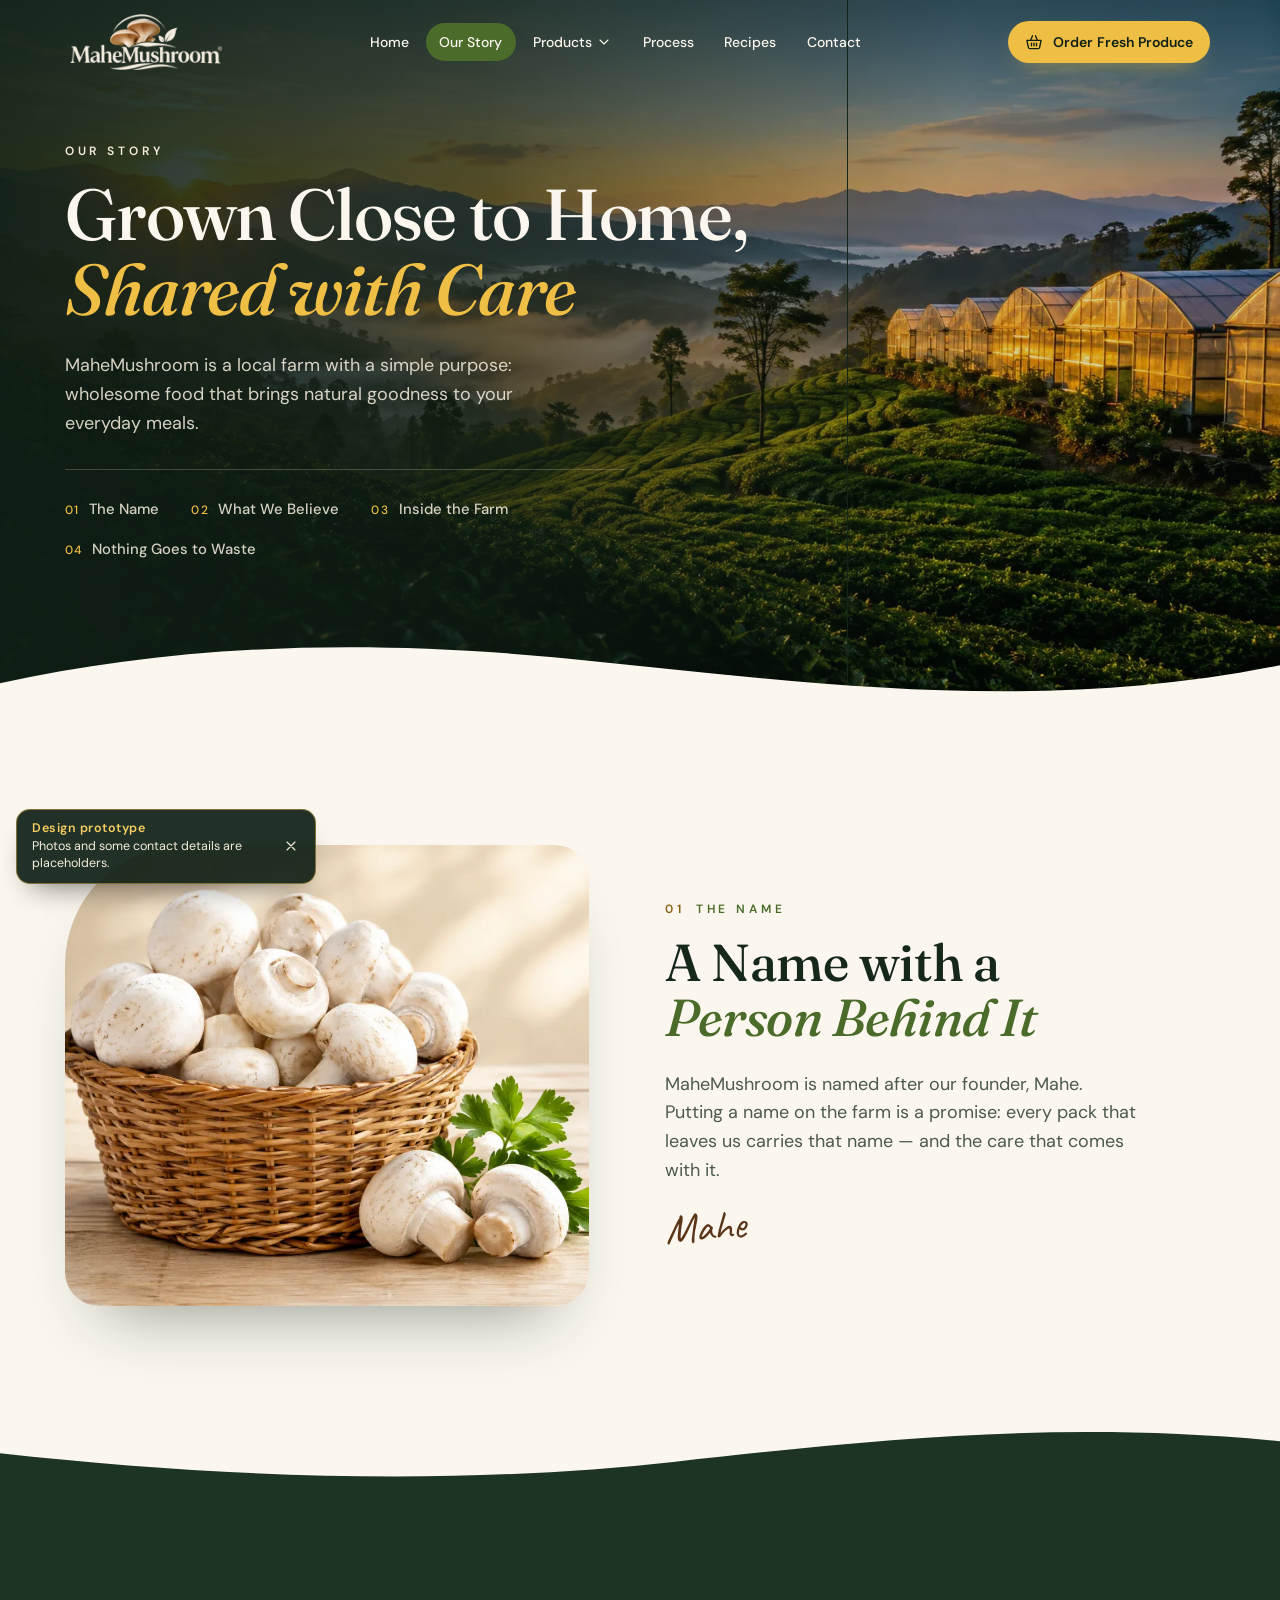
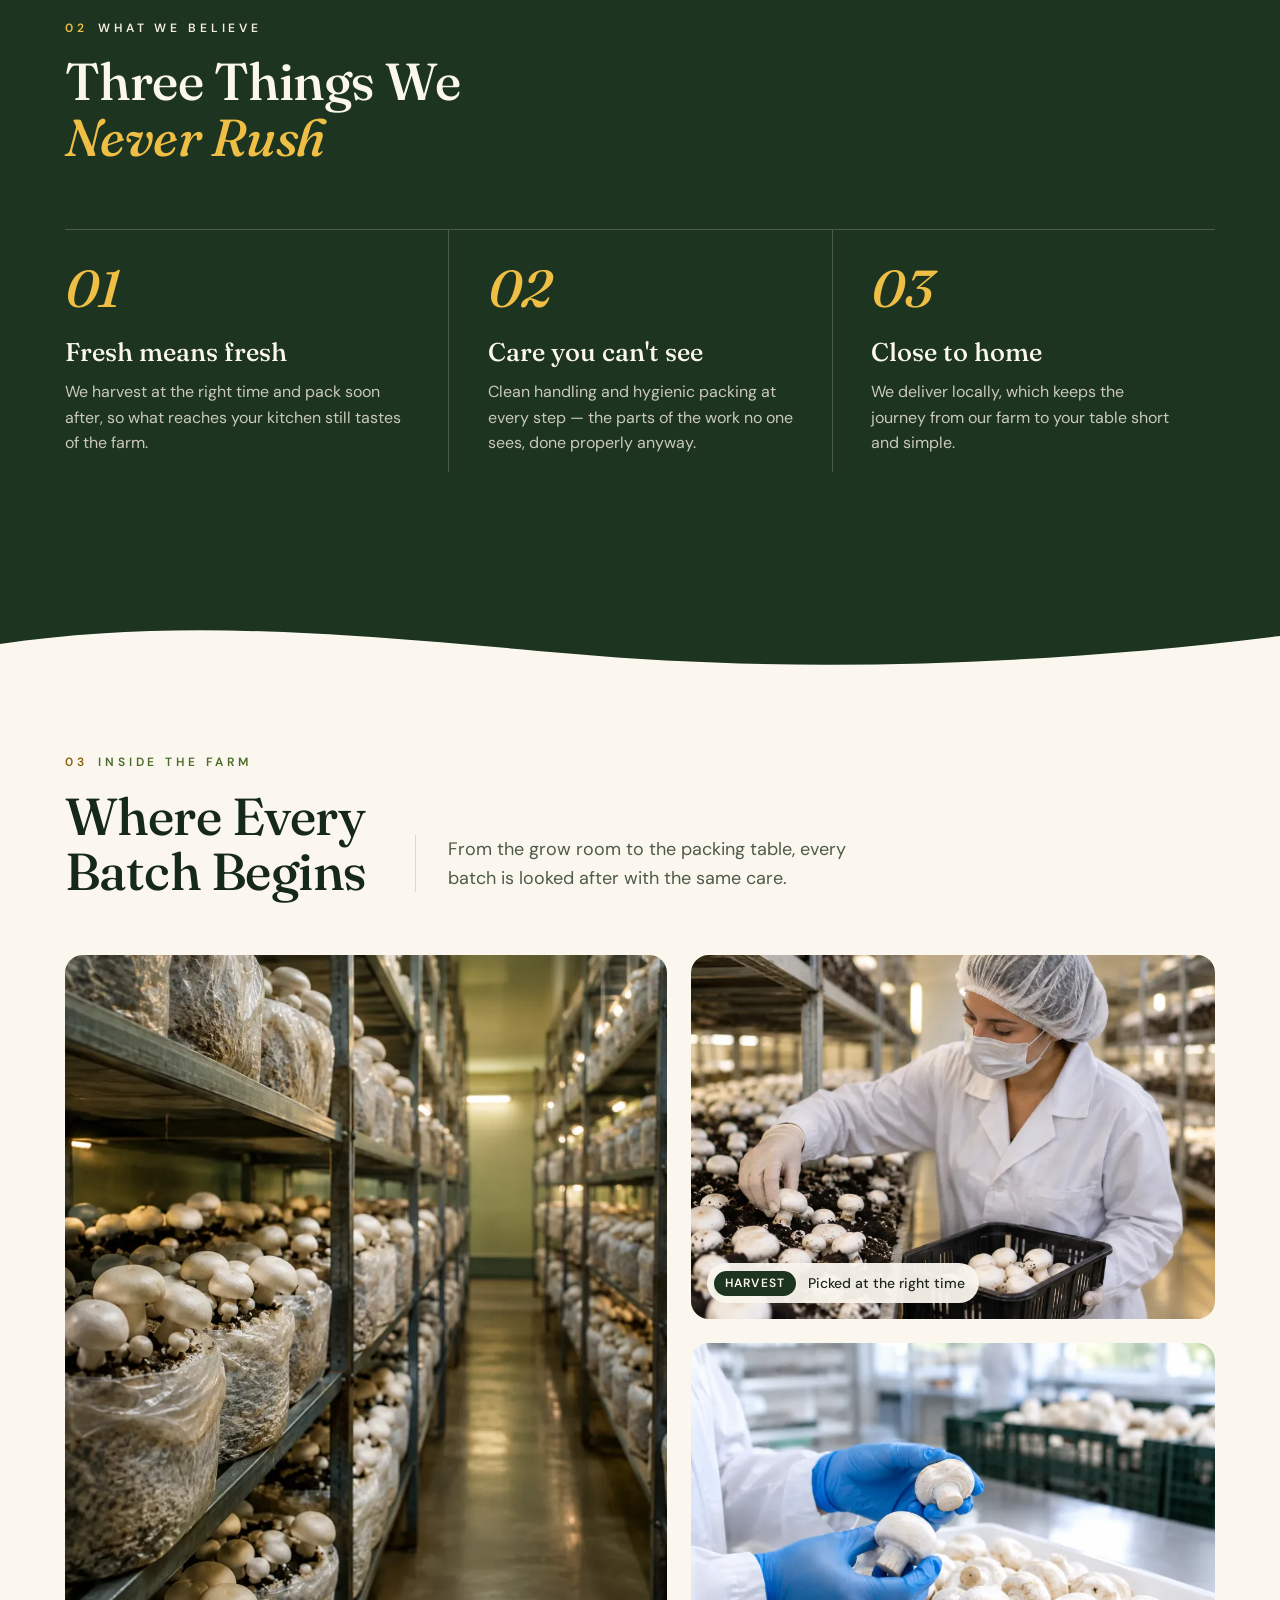
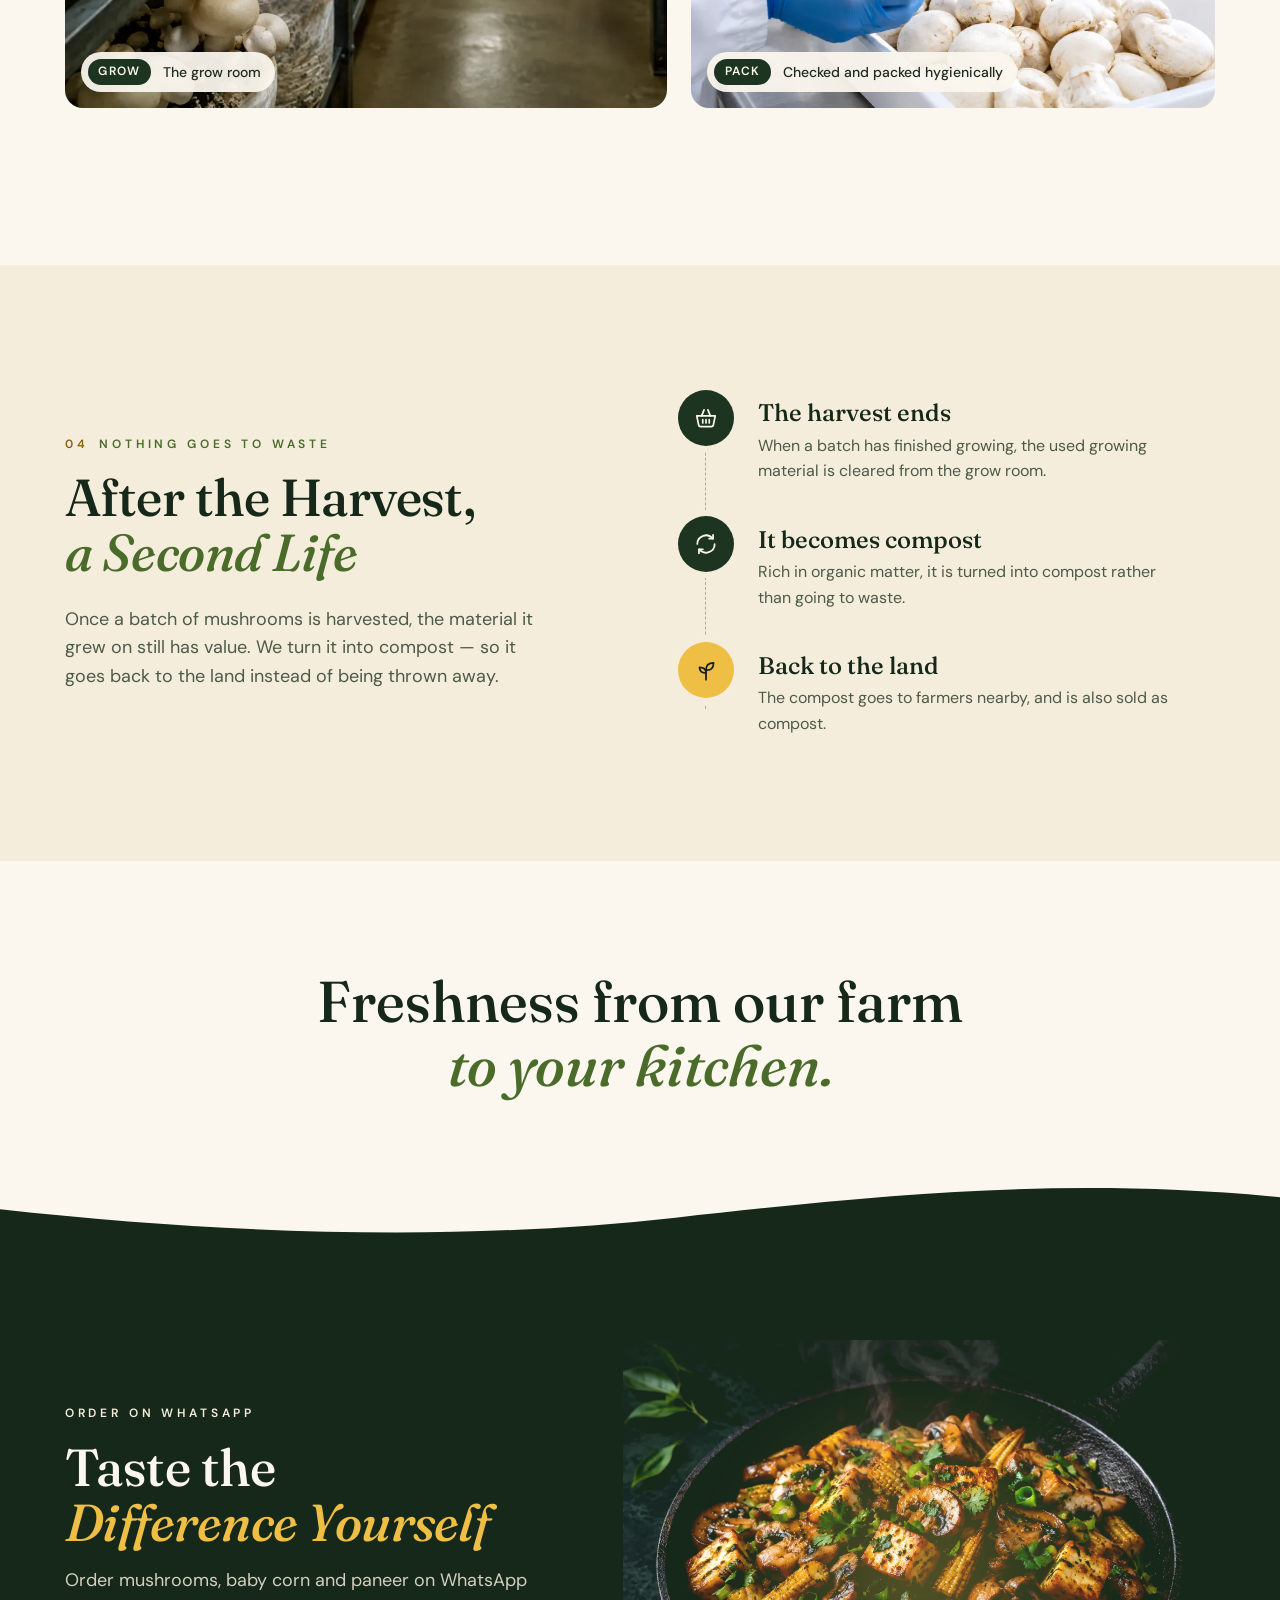
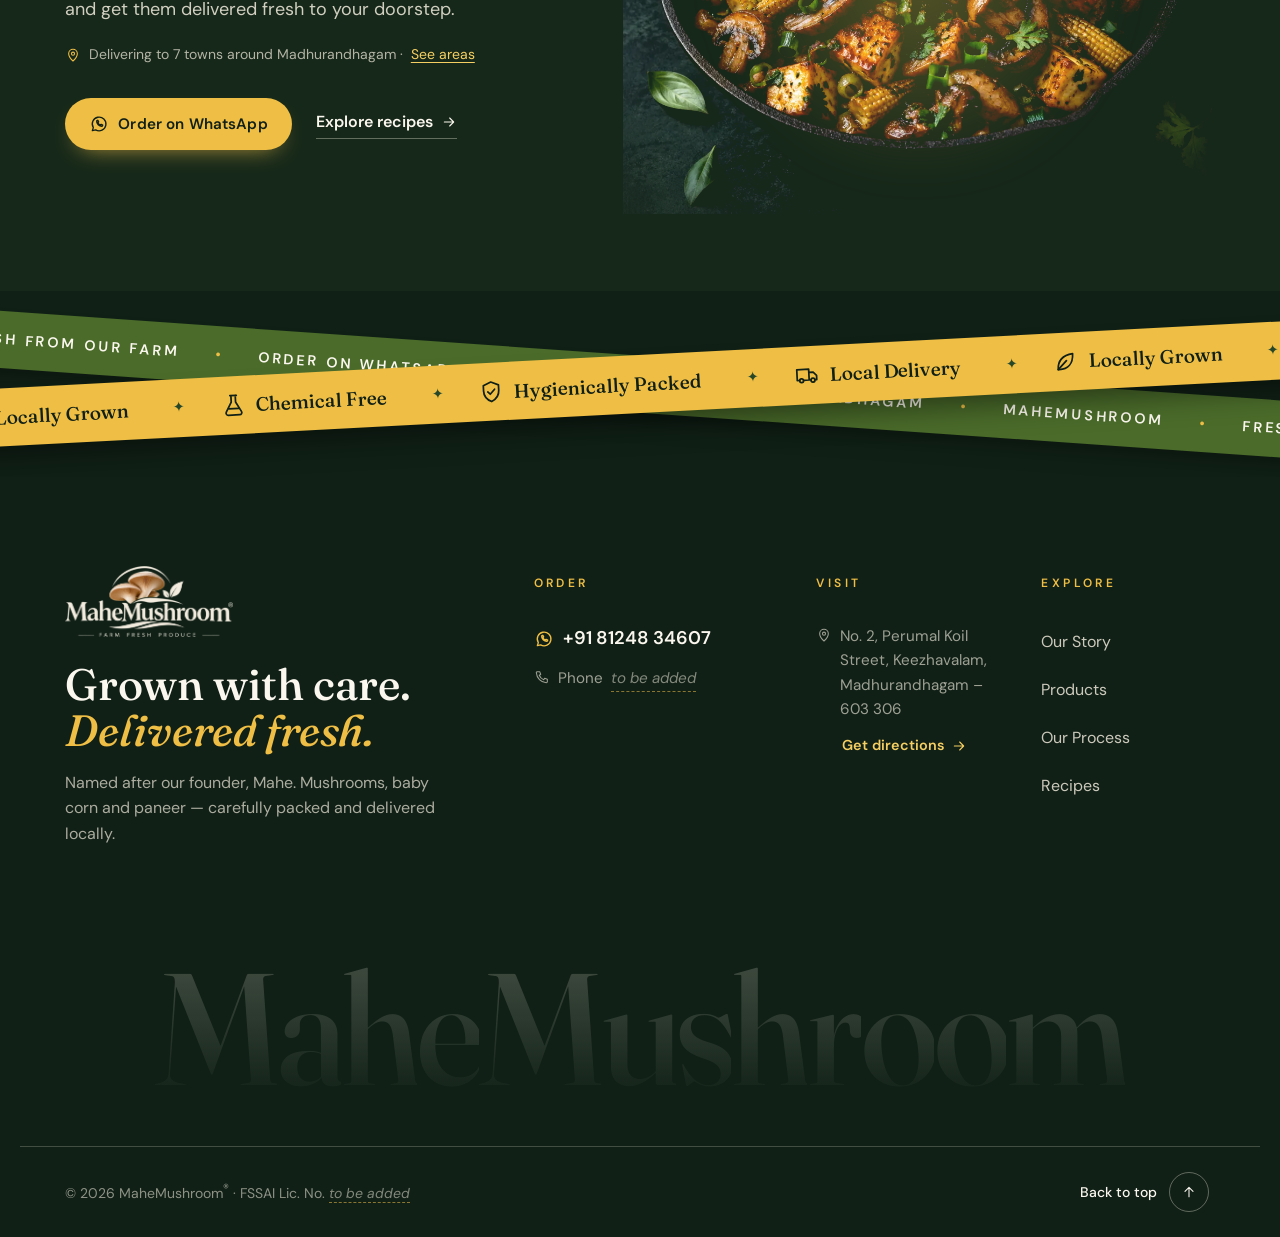
==== our-story.html @ 479b5962 "MaheMushroom website Static site: homepage, Our Story, Recipes and recipe pages, WhatsApp ordering w" ====
<!doctype html>
<html lang="en">
<head>
  <meta charset="utf-8" />
  <meta name="viewport" content="width=device-width, initial-scale=1" />
  <title>Our Story — MaheMushroom</title>
  <meta name="description" content="MaheMushroom is a local farm named after its founder, Mahe — growing, sourcing and packing wholesome food for your everyday meals." />
  <meta name="theme-color" content="#16281a" />
  <link rel="icon" href="assets/logo-mark.webp" />
  <link rel="preconnect" href="https://fonts.googleapis.com" />
  <link rel="preconnect" href="https://fonts.gstatic.com" crossorigin />
  <link href="https://fonts.googleapis.com/css2?family=Caveat:wght@500&family=DM+Sans:opsz,wght@9..40,400;9..40,500;9..40,600&family=Fraunces:ital,opsz,wght,SOFT@0,9..144,500..700,0..100;1,9..144,500..700,0..100&display=swap" rel="stylesheet" />
  <link rel="preload" as="image" href="assets/img/story-hero.webp" />
  <link rel="stylesheet" href="styles.css" />
</head>
<body>
  <!-- Icon sprite: 24px grid, 1.6 stroke, round caps -->
  <svg width="0" height="0" class="sprite" aria-hidden="true">
    <defs>
      <symbol id="i-arrow-up" viewBox="0 0 24 24"><path d="M12 19V5M6 11l6-6 6 6"/></symbol>
      <symbol id="i-arrow-right" viewBox="0 0 24 24"><path d="M5 12h14M13 6l6 6-6 6"/></symbol>
      <symbol id="i-chevron-down" viewBox="0 0 24 24"><path d="M6 9l6 6 6-6"/></symbol>
      <symbol id="i-whatsapp" viewBox="0 0 24 24"><path d="M4 20l1.2-3.7A8.2 8.2 0 1 1 8 19z"/><path d="M9.2 8.3c-.2 3.4 3 6.6 6.4 6.5l.9-1.4-1.9-1-1 .8c-1-.4-2.4-1.8-2.8-2.8l.8-1-1-1.9z"/></symbol>
      <symbol id="i-truck" viewBox="0 0 24 24"><path d="M5.2 16.5H3v-10h11v10H8.8M14 9.5h4l3 3v4h-1.7M14 16.5h1.7"/><circle cx="7" cy="16.8" r="1.8"/><circle cx="17.5" cy="16.8" r="1.8"/></symbol>
      <symbol id="i-leaf" viewBox="0 0 24 24"><path d="M5 19c0-8 5-13 14-14 0 9-5 14-13 14z"/><path d="M5 19l8-8"/></symbol>
      <symbol id="i-flask" viewBox="0 0 24 24"><path d="M9 3h6M10 3v6l-5 9a2 2 0 0 0 1.8 3h10.4a2 2 0 0 0 1.8-3l-5-9V3"/><path d="M7.4 15h9.2"/></symbol>
      <symbol id="i-shield" viewBox="0 0 24 24"><path d="M12 3l7 3v5c0 4.5-3 8.2-7 10-4-1.8-7-5.5-7-10V6z"/><path d="M8.8 12l2.2 2.2 4.2-4.4"/></symbol>
      <symbol id="i-basket" viewBox="0 0 24 24"><path d="M3.5 10h17l-1.7 8.3a2 2 0 0 1-2 1.7H7.2a2 2 0 0 1-2-1.7z"/><path d="M8 10l2.2-5.5M16 10l-2.2-5.5M9 13.5v3M12 13.5v3M15 13.5v3"/></symbol>
      <symbol id="i-cycle" viewBox="0 0 24 24"><path d="M20 12a8 8 0 0 1-14.3 4.9M4 12a8 8 0 0 1 14.3-4.9"/><path d="M18.5 3.5v3.6h-3.6M5.5 20.5v-3.6h3.6"/></symbol>
      <symbol id="i-sprout" viewBox="0 0 24 24"><path d="M12 21v-9"/><path d="M12 12c0-4 2.5-6.5 7-6.5 0 4.5-2.5 7-7 6.5z"/><path d="M12 14.5c0-3-2-5-6-5 0 3.5 2 5.5 6 5z"/></symbol>
      <symbol id="i-menu" viewBox="0 0 24 24"><path d="M4 7h16M4 12h16M4 17h10"/></symbol>
      <symbol id="i-building" viewBox="0 0 24 24"><path d="M5 21V4.5A1.5 1.5 0 0 1 6.5 3h7A1.5 1.5 0 0 1 15 4.5V21M15 9h3.5A1.5 1.5 0 0 1 20 10.5V21M3 21h18M8.5 7h3M8.5 11h3M8.5 15h3"/></symbol>
      <symbol id="i-home" viewBox="0 0 24 24"><path d="M4 10.5L12 4l8 6.5V20a1 1 0 0 1-1 1h-4.5v-6h-5v6H5a1 1 0 0 1-1-1z"/></symbol>
      <symbol id="i-store" viewBox="0 0 24 24"><path d="M4 9.5V20h16V9.5M3 9.5l1.6-5.2A1 1 0 0 1 5.6 3.5h12.8a1 1 0 0 1 1 .8L21 9.5M3 9.5a3 3 0 0 0 6 0 3 3 0 0 0 6 0 3 3 0 0 0 6 0M9.5 20v-5h5v5"/></symbol>
      <symbol id="i-play" viewBox="0 0 24 24"><circle cx="12" cy="12" r="9"/><path d="M10.2 8.6l5 3.4-5 3.4z"/></symbol>
      <symbol id="i-box" viewBox="0 0 24 24"><path d="M3.5 8L12 4l8.5 4v8.5L12 20.5l-8.5-4z"/><path d="M3.5 8l8.5 4 8.5-4M12 12v8.5M7.8 6l8.4 4"/></symbol>
      <symbol id="i-close" viewBox="0 0 24 24"><path d="M6 6l12 12M18 6L6 18"/></symbol>
      <symbol id="i-phone" viewBox="0 0 24 24"><path d="M5 4h3.5l1.6 4-2.2 1.4a11 11 0 0 0 6.7 6.7l1.4-2.2 4 1.6V19a1.5 1.5 0 0 1-1.6 1.5A16 16 0 0 1 3.5 5.6 1.5 1.5 0 0 1 5 4z"/></symbol>
      <symbol id="i-pin" viewBox="0 0 24 24"><path d="M12 21s-6.5-6-6.5-11a6.5 6.5 0 0 1 13 0c0 5-6.5 11-6.5 11z"/><circle cx="12" cy="10" r="2.3"/></symbol>
    </defs>
  </svg>

  <a class="skip-link" href="#main">Skip to content</a>

  <!-- ============ Header ============ -->
  <header class="site-header" data-header>
    <div class="container header-inner">
      <a class="brand" href="index.html" aria-label="MaheMushroom — home">
        <img class="brand-logo brand-logo--light" src="assets/logo-light-mark.webp" alt="" width="1387" height="512" />
        <img class="brand-logo brand-logo--color" src="assets/logo-mark.webp" alt="" width="1387" height="512" />
      </a>

      <nav class="primary-nav" aria-label="Main">
        <ul>
          <li><a href="index.html">Home</a></li>
          <li><a href="our-story.html" aria-current="page">Our Story</a></li>
          <li class="has-menu">
            <button type="button" class="nav-menu-btn" aria-expanded="false" aria-controls="products-menu">
              Products <svg class="icon icon--sm"><use href="#i-chevron-down"/></svg>
            </button>
            <ul class="nav-dropdown" id="products-menu" hidden>
              <li><a href="index.html#product-mushroom">Mushroom</a></li>
              <li><a href="index.html#product-babycorn">Baby Corn</a></li>
              <li><a href="index.html#product-paneer">Paneer</a></li>
            </ul>
          </li>
          <li><a href="index.html#process">Process</a></li>
          <li><a href="recipes.html">Recipes</a></li>
          <li><a href="#contact">Contact</a></li>
        </ul>
      </nav>

      <div class="header-actions">
        <button type="button" class="btn btn--gold btn--sm header-order" data-order>
          <svg class="icon"><use href="#i-basket"/></svg><span>Order Fresh Produce</span>
        </button>
        <button type="button" class="icon-btn menu-toggle" aria-expanded="false" aria-controls="mobile-menu" aria-label="Open menu" data-menu-toggle>
          <svg class="icon"><use href="#i-menu"/></svg>
        </button>
      </div>
    </div>
  </header>

  <!-- Mobile menu -->
  <div class="mobile-menu" id="mobile-menu" hidden data-mobile-menu>
    <nav aria-label="Mobile">
      <ol>
        <li><a href="index.html">Home</a></li>
        <li><a href="our-story.html" aria-current="page">Our Story</a></li>
        <li><a href="index.html#products">Products</a></li>
        <li><a href="index.html#process">Our Process</a></li>
        <li><a href="recipes.html">Recipes</a></li>
        <li><a href="#contact">Contact</a></li>
      </ol>
    </nav>
    <button type="button" class="btn btn--gold btn--block" data-order>
      <svg class="icon"><use href="#i-whatsapp"/></svg><span>Order on WhatsApp</span>
    </button>
  </div>

  <main id="main">
    <!-- ============ Opening ============ -->
    <section class="page-hero" data-hero aria-labelledby="page-title">
      <div class="page-hero-media">
        <img src="assets/img/story-hero.webp" alt="Misty green hills at sunrise around the farm" width="1536" height="864" fetchpriority="high" />
      </div>
      <div class="container page-hero-inner">
        <p class="eyebrow eyebrow--light hero-rise" style="--d:0">Our Story</p>
        <h1 id="page-title" class="page-title">
          <span class="hero-rise" style="--d:1">Grown Close to Home,</span>
          <span class="hero-rise" style="--d:2"><em>Shared with Care</em></span>
        </h1>
        <p class="hero-lede hero-rise" style="--d:3">
          MaheMushroom is a local farm with a simple purpose: wholesome food that brings
          natural goodness to your everyday meals.
        </p>
        <nav class="chapter-index hero-rise" style="--d:4" aria-label="Chapters">
          <a href="#name"><span>01</span>The Name</a>
          <a href="#belief"><span>02</span>What We Believe</a>
          <a href="#farm"><span>03</span>Inside the Farm</a>
          <a href="#waste"><span>04</span>Nothing Goes to Waste</a>
        </nav>
      </div>
      <svg class="wave wave--hero" viewBox="0 0 1440 110" preserveAspectRatio="none" aria-hidden="true">
        <path d="M0 64C180 22 380 6 640 34s520 70 800 8V110H0z"/>
      </svg>
    </section>

    <!-- ============ Chapter 01 · The name ============ -->
    <section class="chapter section" id="name" aria-labelledby="name-title">
      <div class="container name-grid">
        <figure class="name-media" data-reveal>
          <img src="assets/img/story-basket.webp" alt="A basket of freshly harvested mushrooms" width="1000" height="800" loading="lazy" />
        </figure>
        <div class="name-copy" data-reveal style="--d:1">
          <p class="eyebrow"><span class="chapter-num">01</span>The Name</p>
          <h2 id="name-title" class="display-2">A Name with a<br /><em>Person Behind It</em></h2>
          <p class="body-lg">
            MaheMushroom is named after our founder, Mahe. Putting a name on the farm is a promise:
            every pack that leaves us carries that name — and the care that comes with it.
          </p>
          <p class="signature" aria-hidden="true">Mahe</p>
        </div>
      </div>
    </section>

    <!-- ============ Chapter 02 · Beliefs ============ -->
    <section class="belief section" id="belief" aria-labelledby="belief-title">
      <svg class="wave wave--products" viewBox="0 0 1440 90" preserveAspectRatio="none" aria-hidden="true">
        <path d="M0 90V40C260 70 520 78 760 50S1200 2 1440 26V90z"/>
      </svg>
      <div class="container">
        <div class="belief-head" data-reveal>
          <p class="eyebrow eyebrow--light"><span class="chapter-num">02</span>What We Believe</p>
          <h2 id="belief-title" class="display-2 display-2--light">Three Things We<br /><em>Never Rush</em></h2>
        </div>
        <ol class="beliefs" role="list">
          <li data-reveal style="--d:0">
            <span class="belief-num" aria-hidden="true">01</span>
            <h3>Fresh means fresh</h3>
            <p>We harvest at the right time and pack soon after, so what reaches your kitchen still tastes of the farm.</p>
          </li>
          <li data-reveal style="--d:1">
            <span class="belief-num" aria-hidden="true">02</span>
            <h3>Care you can't see</h3>
            <p>Clean handling and hygienic packing at every step — the parts of the work no one sees, done properly anyway.</p>
          </li>
          <li data-reveal style="--d:2">
            <span class="belief-num" aria-hidden="true">03</span>
            <h3>Close to home</h3>
            <p>We deliver locally, which keeps the journey from our farm to your table short and simple.</p>
          </li>
        </ol>
      </div>
    </section>

    <!-- ============ Chapter 03 · Inside the farm ============ -->
    <section class="farm section" id="farm" aria-labelledby="farm-title">
      <svg class="wave wave--process" viewBox="0 0 1440 80" preserveAspectRatio="none" aria-hidden="true">
        <path d="M0 0h1440v30C1180 66 900 78 640 52S200 8 0 40z"/>
      </svg>
      <div class="container">
        <div class="farm-head" data-reveal>
          <div>
            <p class="eyebrow"><span class="chapter-num">03</span>Inside the Farm</p>
            <h2 id="farm-title" class="display-2">Where Every<br />Batch Begins</h2>
          </div>
          <p class="body-lg">From the grow room to the packing table, every batch is looked after with the same care.</p>
        </div>

        <div class="farm-gallery">
          <figure class="farm-shot farm-shot--tall" data-reveal style="--d:0">
            <img src="assets/img/story-growroom.webp" alt="Mushroom grow bags on shelves inside the grow room" width="1000" height="1250" loading="lazy" />
            <figcaption><span>Grow</span>The grow room</figcaption>
          </figure>
          <figure class="farm-shot" data-reveal style="--d:1">
            <img src="assets/img/story-harvest.webp" alt="Mushrooms being picked by hand into a crate" width="900" height="720" loading="lazy" />
            <figcaption><span>Harvest</span>Picked at the right time</figcaption>
          </figure>
          <figure class="farm-shot" data-reveal style="--d:2">
            <img src="assets/img/story-quality.webp" alt="Gloved hands checking mushrooms before packing" width="900" height="720" loading="lazy" />
            <figcaption><span>Pack</span>Checked and packed hygienically</figcaption>
          </figure>
        </div>
      </div>
    </section>

    <!-- ============ Chapter 04 · Nothing goes to waste ============ -->
    <section class="waste section" id="waste" aria-labelledby="waste-title">
      <div class="container waste-grid">
        <div class="waste-copy" data-reveal>
          <p class="eyebrow"><span class="chapter-num">04</span>Nothing Goes to Waste</p>
          <h2 id="waste-title" class="display-2">After the Harvest,<br /><em>a Second Life</em></h2>
          <p class="body-lg">
            Once a batch of mushrooms is harvested, the material it grew on still has value.
            We turn it into compost — so it goes back to the land instead of being thrown away.
          </p>
        </div>
        <ol class="cycle" role="list">
          <li data-reveal style="--d:0">
            <span class="cycle-icon"><svg class="icon icon--md"><use href="#i-basket"/></svg></span>
            <div>
              <h3>The harvest ends</h3>
              <p>When a batch has finished growing, the used growing material is cleared from the grow room.</p>
            </div>
          </li>
          <li data-reveal style="--d:1">
            <span class="cycle-icon"><svg class="icon icon--md"><use href="#i-cycle"/></svg></span>
            <div>
              <h3>It becomes compost</h3>
              <p>Rich in organic matter, it is turned into compost rather than going to waste.</p>
            </div>
          </li>
          <li data-reveal style="--d:2">
            <span class="cycle-icon"><svg class="icon icon--md"><use href="#i-sprout"/></svg></span>
            <div>
              <h3>Back to the land</h3>
              <p>The compost goes to farmers nearby, and is also sold as compost.</p>
            </div>
          </li>
        </ol>
      </div>
    </section>

    <!-- ============ Closing line + order ============ -->
    <section class="statement" aria-label="Our promise">
      <div class="container">
        <p class="statement-text" data-reveal>Freshness from our farm <em>to your kitchen.</em></p>
      </div>
    </section>

    <section class="order-band" aria-labelledby="cta-title">
      <svg class="wave wave--band" viewBox="0 0 1440 90" preserveAspectRatio="none" aria-hidden="true">
        <path d="M0 90V40C260 70 520 78 760 50S1200 2 1440 26V90z"/>
      </svg>
      <div class="container order-band-grid">
        <div class="order-band-copy" data-reveal>
          <p class="eyebrow eyebrow--light">Order on WhatsApp</p>
          <h2 id="cta-title" class="display-2 display-2--light">Taste the<br /><em>Difference Yourself</em></h2>
          <p class="order-band-text">Order mushrooms, baby corn and paneer on WhatsApp and get them delivered fresh to your doorstep.</p>
          <p class="order-band-area"><svg class="icon icon--sm"><use href="#i-pin"/></svg>Delivering to 7 towns around Madhurandhagam · <a href="index.html#delivery">See areas</a></p>
          <div class="order-band-actions">
            <button type="button" class="btn btn--gold" data-order>
              <svg class="icon"><use href="#i-whatsapp"/></svg><span>Order on WhatsApp</span>
            </button>
            <a class="text-arrow" href="recipes.html"><span>Explore recipes</span><svg class="icon icon--sm"><use href="#i-arrow-right"/></svg></a>
          </div>
        </div>
        <!-- the dish floats on a warm glow with steam rising; a handwritten note points to it -->
        <div class="order-band-dish" data-reveal>
          <div class="dish-glow" aria-hidden="true"></div>
          <img class="dish-img" src="assets/img/cta-pan.webp" alt="A pan of sautéed mushrooms, baby corn and paneer" width="1100" height="880" loading="lazy" />
          <span class="steam" aria-hidden="true"></span><span class="steam" aria-hidden="true"></span><span class="steam" aria-hidden="true"></span>
        </div>
      </div>
      <!-- our promise on two crossing tapes that scroll in opposite directions (each list repeats for a seamless loop) -->
      <div class="ribbon" aria-label="Our promise">
        <div class="tape tape--back" aria-hidden="true">
          <div class="tape-track tape-track--reverse">
            <ul aria-hidden="true">
              <li>Fresh from our farm</li>
              <li>Order on WhatsApp</li>
              <li>Delivering around Madhurandhagam</li>
              <li>MaheMushroom</li>
            </ul>
            <ul aria-hidden="true">
              <li>Fresh from our farm</li>
              <li>Order on WhatsApp</li>
              <li>Delivering around Madhurandhagam</li>
              <li>MaheMushroom</li>
            </ul>
          </div>
        </div>
        <div class="tape tape--front">
          <div class="tape-track">
            <ul role="list">
              <li><svg class="icon icon--md"><use href="#i-leaf"/></svg>Locally Grown</li>
              <li><svg class="icon icon--md"><use href="#i-flask"/></svg>Chemical Free</li>
              <li><svg class="icon icon--md"><use href="#i-shield"/></svg>Hygienically Packed</li>
              <li><svg class="icon icon--md"><use href="#i-truck"/></svg>Local Delivery</li>
            </ul>
            <ul aria-hidden="true">
              <li><svg class="icon icon--md"><use href="#i-leaf"/></svg>Locally Grown</li>
              <li><svg class="icon icon--md"><use href="#i-flask"/></svg>Chemical Free</li>
              <li><svg class="icon icon--md"><use href="#i-shield"/></svg>Hygienically Packed</li>
              <li><svg class="icon icon--md"><use href="#i-truck"/></svg>Local Delivery</li>
            </ul>
          </div>
        </div>
      </div>
    </section>
  </main>

  <!-- ============ Footer / Contact ============ -->
  <footer class="site-footer" id="contact">
    <div class="container footer-top">
      <div class="footer-brand" data-reveal>
        <img src="assets/logo-light.webp" alt="MaheMushroom — Farm Fresh Produce" width="1387" height="579" loading="lazy" />
        <p class="footer-statement">Grown with care.<br /><em>Delivered fresh.</em></p>
        <p class="footer-blurb">Named after our founder, Mahe. Mushrooms, baby corn and paneer — carefully packed and delivered locally.</p>
      </div>
      <div class="footer-cols">
        <div class="footer-col" data-reveal style="--d:1">
          <h2 class="footer-title">Order</h2>
          <ul role="list">
            <li><a class="footer-wa" href="https://wa.me/918124834607" target="_blank" rel="noopener"><svg class="icon"><use href="#i-whatsapp"/></svg>+91 81248 34607</a></li>
            <li class="footer-muted"><svg class="icon icon--sm"><use href="#i-phone"/></svg>Phone <span class="placeholder" title="Placeholder — phone number not provided yet">to be added</span></li>
          </ul>
        </div>
        <div class="footer-col" data-reveal style="--d:2">
          <h2 class="footer-title">Visit</h2>
          <ul role="list">
            <li class="footer-muted"><svg class="icon icon--sm"><use href="#i-pin"/></svg><span>No. 2, Perumal Koil Street, Keezhavalam, Madhurandhagam – 603 306</span></li>
            <li><a class="footer-directions" href="https://www.google.com/maps/search/?api=1&query=No%202%20Perumal%20Koil%20Street%2C%20Keezhavalam%2C%20Madhurandhagam%20603306" target="_blank" rel="noopener">Get directions <svg class="icon icon--sm"><use href="#i-arrow-right"/></svg></a></li>
          </ul>
        </div>
        <div class="footer-col" data-reveal style="--d:3">
          <h2 class="footer-title">Explore</h2>
          <ul role="list" class="footer-links">
            <li><a href="our-story.html">Our Story</a></li>
            <li><a href="index.html#products">Products</a></li>
            <li><a href="index.html#process">Our Process</a></li>
            <li><a href="recipes.html">Recipes</a></li>
          </ul>
        </div>
      </div>
    </div>

    <!-- closing flourish: the full brand name rises letter by letter -->
    <div class="container footer-wordmark" aria-hidden="true" data-reveal>
      <p><span style="--i:0">M</span><span style="--i:1">a</span><span style="--i:2">h</span><span style="--i:3">e</span><span style="--i:4">M</span><span style="--i:5">u</span><span style="--i:6">s</span><span style="--i:7">h</span><span style="--i:8">r</span><span style="--i:9">o</span><span style="--i:10">o</span><span style="--i:11">m</span></p>
    </div>

    <div class="container footer-base">
      <p>© 2026 MaheMushroom<sup>®</sup> · FSSAI Lic. No. <span class="placeholder" title="Placeholder — licence number not provided yet">to be added</span></p>
      <button type="button" class="to-top" data-to-top><span>Back to top</span><span class="to-top-dot"><svg class="icon icon--sm"><use href="#i-arrow-up"/></svg></span></button>
    </div>

  </footer>

  <!-- ============ Prototype-only UI ============ -->
  <aside class="proto-badge" data-proto-badge>
    <strong>Design prototype</strong>
    <span>Photos and some contact details are placeholders.</span>
    <button type="button" class="icon-btn" aria-label="Hide prototype note" data-proto-close><svg class="icon icon--sm"><use href="#i-close"/></svg></button>
  </aside>

  <dialog class="order-dialog" data-order-dialog aria-labelledby="order-title">
    <form method="dialog" class="order-form" data-order-form novalidate>
      <button type="button" class="icon-btn order-close" aria-label="Close" data-order-close><svg class="icon"><use href="#i-close"/></svg></button>
      <p class="eyebrow">Order on WhatsApp</p>
      <h2 id="order-title" class="order-title">Your order</h2>
      <p class="order-area"><svg class="icon icon--sm"><use href="#i-pin"/></svg><span>We deliver only to the <b>7 towns</b> below, around our shop in Madhurandhagam.</span></p>
      <p class="order-step"><span>1</span>Choose your packs</p>
      <div class="order-cart" data-order-cart></div>
      <p class="order-total" data-order-total aria-live="polite"></p>

      <p class="order-step"><span>2</span>Your town</p>
      <fieldset class="town-pick" data-town-pick>
        <legend class="visually-hidden">Your town</legend>
        <label class="town-chip"><input type="radio" name="town" value="Madhurandhagam" /><span>Madhurandhagam</span></label>
        <label class="town-chip"><input type="radio" name="town" value="Chengalpattu" /><span>Chengalpattu</span></label>
        <label class="town-chip"><input type="radio" name="town" value="Thirukazhukuntram" /><span>Thirukazhukuntram</span></label>
        <label class="town-chip"><input type="radio" name="town" value="Mahabalipuram" /><span>Mahabalipuram</span></label>
        <label class="town-chip"><input type="radio" name="town" value="Kalpakkam" /><span>Kalpakkam</span></label>
        <label class="town-chip"><input type="radio" name="town" value="Anupuram" /><span>Anupuram</span></label>
        <label class="town-chip"><input type="radio" name="town" value="Melmaruvathur" /><span>Melmaruvathur</span></label>
      </fieldset>
      <p class="order-step"><span>3</span>Delivery address</p>
      <fieldset class="order-type">
        <legend class="visually-hidden">Delivering to</legend>
        <label class="type-card"><input type="radio" name="place" value="apartment" checked /><span><svg class="icon"><use href="#i-building"/></svg>Apartment</span></label>
        <label class="type-card"><input type="radio" name="place" value="street" /><span><svg class="icon"><use href="#i-home"/></svg>Street / House</span></label>
      </fieldset>

      <div class="order-fields" data-fields="apartment">
        <label class="field"><span>Apartment name</span><input name="apartment" autocomplete="off" placeholder="e.g. Green Park Residency" data-required="Please add your apartment name" /></label>
        <label class="field"><span>Block &amp; flat no.</span><input name="flat" autocomplete="off" placeholder="e.g. Block B, Flat 12" data-required="Please add your block and flat number" /></label>
      </div>
      <div class="order-fields" data-fields="street" hidden>
        <label class="field"><span>Door no.</span><input name="door" autocomplete="off" placeholder="e.g. No. 5" data-required="Please add your door number" /></label>
        <label class="field"><span>Street name</span><input name="street" autocomplete="off" placeholder="e.g. Perumal Koil Street" data-required="Please add your street name" /></label>
      </div>
      <div class="order-fields order-fields--single">
        <label class="field"><span>Landmark <small>(optional)</small></span><input name="landmark" autocomplete="off" placeholder="e.g. Near the temple" /></label>
      </div>
      <p class="order-error" role="alert" data-order-error></p>

      <details class="order-preview">
        <summary>Preview your WhatsApp message</summary>
        <div class="chat-preview"><p class="chat-bubble" data-order-message></p></div>
      </details>
      <a class="btn btn--gold btn--block" href="https://wa.me/918124834607" target="_blank" rel="noopener" data-order-link>
        <svg class="icon"><use href="#i-whatsapp"/></svg><span>Send order on WhatsApp</span>
      </a>
      <p class="order-note">Opens WhatsApp to +91 81248 34607 with your order ready to send</p>
    </form>
  </dialog>


  <script src="main.js" defer></script>
</body>
</html>
---- styles.css ----
/* =========================================================
   MaheMushroom — homepage prototype
   Tokens follow the approved reference + the logo's colours.
   ========================================================= */

:root {
  /* Colour */
  --forest-950: #102016;
  --forest-900: #16281a;
  --forest-800: #1c3420;
  --forest-700: #274729;
  --moss-600: #4a6b2a;
  --cream-50: #fbf7ee;
  --cream-100: #f5eddc;
  --cream-200: #eadfc6;
  --gold-300: #f6cf62;
  --gold-400: #efbe45;
  --gold-500: #d9a63a;
  --gold-700: #8a5f12; /* gold for text on cream: 5.2:1 */
  --bark-700: #5b3518;
  --ink-900: #1d2a1d;
  --ink-600: #4d5a49;
  --line-dark: rgba(29, 42, 29, 0.14);
  --line-light: rgba(246, 239, 224, 0.22);

  /* Type */
  --font-display: "Fraunces", Georgia, "Times New Roman", serif;
  --display-weight: 500;
  --font-body: "DM Sans", system-ui, -apple-system, "Segoe UI", sans-serif;
  --font-hand: "Caveat", "Segoe Print", cursive;

  --fs-display-1: clamp(2.75rem, 1.6rem + 4.4vw, 5rem);
  --fs-display-2: clamp(2.1rem, 1.5rem + 2.3vw, 3.25rem);
  --fs-body-lg: clamp(1.02rem, 0.98rem + 0.2vw, 1.125rem);
  --fs-body: 1rem;
  --fs-small: 0.875rem;
  --fs-eyebrow: 0.75rem;

  /* Space (4px base) */
  --s-1: 0.25rem; --s-2: 0.5rem; --s-3: 0.75rem; --s-4: 1rem; --s-5: 1.5rem;
  --s-6: 2rem; --s-7: 3rem; --s-8: 4rem; --s-9: 6rem; --s-10: 8rem;
  --section-y: clamp(4.5rem, 3rem + 6vw, 8rem);
  --gutter: clamp(1rem, 0.4rem + 3vw, 3.5rem);

  /* Shape & motion */
  --r-sm: 10px; --r-md: 18px; --r-lg: 28px; --r-pill: 999px;
  --shadow-card: 0 1px 0 rgba(255, 255, 255, 0.5) inset, 0 18px 40px -24px rgba(10, 20, 12, 0.55);
  --ease-out: cubic-bezier(0.2, 0.7, 0.2, 1);
  --ease-soft: cubic-bezier(0.45, 0, 0.2, 1);
  --t-fast: 180ms; --t-med: 360ms; --t-slow: 800ms;

  --header-h: 84px;
}

/* ---------- Base ---------- */
*, *::before, *::after { box-sizing: border-box; }
html { scroll-behavior: smooth; scroll-padding-top: 72px; -webkit-text-size-adjust: 100%; }
body {
  margin: 0;
  font-family: var(--font-body);
  font-size: var(--fs-body);
  line-height: 1.6;
  color: var(--ink-900);
  background: var(--cream-50);
  -webkit-font-smoothing: antialiased;
  text-rendering: optimizeLegibility;
  overflow-x: hidden;
}
img { display: block; max-width: 100%; height: auto; }
h1, h2, h3, p, figure, ul, ol { margin: 0; }
ul, ol { padding: 0; list-style: none; }
a { color: inherit; text-decoration: none; }
button { font: inherit; color: inherit; background: none; border: 0; cursor: pointer; }
.sprite { position: absolute; }
.icon { width: 20px; height: 20px; flex: none; fill: none; stroke: currentColor; stroke-width: 1.6; stroke-linecap: round; stroke-linejoin: round; }
.icon--sm { width: 16px; height: 16px; }
.icon--md { width: 26px; height: 26px; }
.icon--lg { width: 32px; height: 32px; stroke-width: 1.4; }

/* focus ring: forest on light surfaces, gold on dark ones */
:root { --focus: var(--forest-800); }
.site-header:not(.is-solid), .mobile-menu, .hero, .page-hero, .recipes-hero, .recipe-hero, .products, .belief, .order-band, .site-footer, .proto-badge { --focus: var(--gold-400); }
:focus-visible { outline: 2px solid var(--focus); outline-offset: 3px; border-radius: 4px; }

.skip-link {
  position: absolute; left: var(--s-4); top: -60px; z-index: 100;
  padding: var(--s-2) var(--s-4); background: var(--gold-400); color: var(--forest-900);
  border-radius: var(--r-sm); font-weight: 600; transition: top var(--t-fast);
}
.skip-link:focus { top: var(--s-4); }

.container { width: 100%; max-width: 1240px; margin-inline: auto; padding-inline: var(--gutter); }
.section { position: relative; padding-block: var(--section-y); }

/* ---------- Type ---------- */
.eyebrow {
  font-size: var(--fs-eyebrow);
  font-weight: 600;
  letter-spacing: 0.32em;
  text-transform: uppercase;
  color: var(--moss-600);
  margin-bottom: var(--s-4);
}
.eyebrow i { font-style: normal; color: var(--gold-400); padding-inline: 0.35em; }
.eyebrow--light { color: var(--cream-100); }

.display-2 {
  font-family: var(--font-display);
  font-weight: var(--display-weight);
  font-size: var(--fs-display-2);
  line-height: 1.06;
  letter-spacing: -0.01em;
  color: var(--forest-900);
}
.display-2 em { font-style: italic; color: var(--gold-400); }
.display-2--light { color: var(--cream-50); }
.body-lg { font-size: var(--fs-body-lg); color: var(--ink-600); max-width: 34ch; }

/* ---------- Buttons ---------- */
.btn {
  display: inline-flex; align-items: center; justify-content: center; gap: 0.6em;
  min-height: 52px; padding: 0 1.6em;
  border-radius: var(--r-pill);
  font-weight: 600; font-size: 0.95rem; letter-spacing: 0.01em; white-space: nowrap;
  transition: background-color var(--t-fast), color var(--t-fast), border-color var(--t-fast), transform var(--t-fast) var(--ease-out), box-shadow var(--t-med);
}
.btn:active { transform: translateY(1px) scale(0.99); }
.btn--sm { min-height: 42px; padding: 0 1.15em; font-size: 0.875rem; }
.btn--block { width: 100%; }
.btn--gold { background: var(--gold-400); color: var(--forest-950); box-shadow: 0 10px 24px -14px rgba(239, 190, 69, 0.9); }
.btn--gold:hover { background: var(--gold-300); box-shadow: 0 14px 30px -14px rgba(239, 190, 69, 1); }
.btn--gold .icon:last-child:not(:first-child) { transition: transform var(--t-med) var(--ease-out); }
.btn--gold:hover .icon:last-child:not(:first-child) { transform: translateX(3px); }
.btn[disabled] { opacity: 0.5; cursor: not-allowed; box-shadow: none; }
.btn--outline { border: 1px solid var(--ink-900); color: var(--ink-900); min-height: 46px; padding: 0 1.3em; font-size: 0.875rem; }
.btn--outline:hover { background: var(--forest-900); border-color: var(--forest-900); color: var(--cream-50); }
.btn--outline:hover .icon { transform: translateX(3px); }
.btn--outline .icon { transition: transform var(--t-med) var(--ease-out); }

.icon-btn { display: inline-grid; place-items: center; width: 44px; height: 44px; border-radius: 50%; transition: background-color var(--t-fast); }
.icon-btn:hover { background: rgba(255, 255, 255, 0.12); }

.round-btn {
  display: grid; place-items: center; flex: none;
  width: 42px; height: 42px; border-radius: 50%;
  background: var(--forest-800); color: var(--cream-50);
  transition: background-color var(--t-fast), color var(--t-fast), transform var(--t-med) var(--ease-out);
}

/* ---------- Header ---------- */
.site-header {
  position: fixed; inset: 0 0 auto; z-index: 50;
  height: var(--header-h);
  color: var(--cream-50);
  transition: background-color var(--t-med) var(--ease-soft), height var(--t-med) var(--ease-soft), box-shadow var(--t-med), color var(--t-med);
}
.header-inner { height: 100%; display: flex; align-items: center; gap: var(--s-6); }
.brand { position: relative; display: block; height: 56px; aspect-ratio: 1387 / 512; flex: none; transition: height var(--t-med) var(--ease-soft); }
.brand-logo { position: absolute; inset: 0; width: 100%; height: 100%; object-fit: contain; transition: opacity var(--t-med); }
.brand-logo--color { opacity: 0; }

.primary-nav { margin-inline: auto; }
.primary-nav > ul { display: flex; align-items: center; gap: var(--s-1); }
.primary-nav a, .nav-menu-btn {
  display: inline-flex; align-items: center; gap: 0.3em;
  height: 38px; padding: 0 0.95em; border-radius: var(--r-pill);
  font-size: 0.875rem; font-weight: 500; white-space: nowrap;
  transition: background-color var(--t-fast), color var(--t-fast);
}
.primary-nav a:hover, .nav-menu-btn:hover { background: rgba(246, 239, 224, 0.1); }
.primary-nav [aria-current] { background: var(--moss-600); color: var(--cream-50); }
.nav-menu-btn .icon { transition: transform var(--t-med) var(--ease-out); }
.nav-menu-btn[aria-expanded="true"] .icon { transform: rotate(180deg); }

.has-menu { position: relative; }
.nav-dropdown {
  position: absolute; top: calc(100% + 10px); left: 50%; translate: -50% 0;
  min-width: 190px; padding: var(--s-2);
  background: var(--cream-50); color: var(--ink-900);
  border-radius: var(--r-md); box-shadow: 0 24px 50px -20px rgba(10, 20, 12, 0.45);
  animation: drop-in var(--t-med) var(--ease-out);
}
.nav-dropdown a { width: 100%; border-radius: var(--r-sm); }
.nav-dropdown a:hover { background: var(--cream-100); }
@keyframes drop-in { from { opacity: 0; transform: translateY(-6px); } }

.header-actions { display: flex; align-items: center; gap: var(--s-2); }
.menu-toggle { display: none; }

/* solid state once the hero scrolls away */
.site-header.is-solid {
  --header-h: 68px;
  background: rgba(251, 247, 238, 0.94);
  backdrop-filter: saturate(1.2) blur(10px);
  -webkit-backdrop-filter: saturate(1.2) blur(10px);
  box-shadow: 0 1px 0 var(--line-dark);
  color: var(--ink-900);
}
.site-header.is-solid .brand { height: 50px; }
.site-header.is-solid .brand-logo--light { opacity: 0; }
.site-header.is-solid .brand-logo--color { opacity: 1; }
.site-header.is-solid .primary-nav a:hover, .site-header.is-solid .nav-menu-btn:hover { background: var(--cream-200); }
.site-header.is-solid [aria-current] { background: var(--forest-800); }
.site-header.is-solid .icon-btn:hover { background: var(--cream-200); }

/* ---------- Mobile menu ---------- */
.mobile-menu {
  position: fixed; inset: 0; z-index: 45;
  display: flex; flex-direction: column; justify-content: space-between; gap: var(--s-6);
  padding: calc(var(--header-h) + var(--s-6)) var(--gutter) var(--s-6);
  background: var(--forest-900); color: var(--cream-50);
  animation: fade-in var(--t-med) var(--ease-out);
}
.mobile-menu[hidden] { display: none; }
.mobile-menu ol { counter-reset: m; }
.mobile-menu li { counter-increment: m; border-bottom: 1px solid var(--line-light); }
.mobile-menu a { display: flex; align-items: baseline; gap: var(--s-4); padding-block: var(--s-3); font-family: var(--font-display); font-size: 1.9rem; line-height: 1.2; }
.mobile-menu a::before { content: "0" counter(m); font-family: var(--font-body); font-size: 0.75rem; letter-spacing: 0.1em; color: var(--gold-400); }
.mobile-menu a[aria-current] { color: var(--gold-300); }
@keyframes fade-in { from { opacity: 0; } }
body.menu-open { overflow: hidden; }
body.menu-open .site-header { background: transparent; box-shadow: none; color: var(--cream-50); backdrop-filter: none; }
body.menu-open .site-header .brand-logo--light { opacity: 1; }
body.menu-open .site-header .brand-logo--color { opacity: 0; }

/* ---------- 01 Hero ---------- */
.hero {
  position: relative;
  min-height: min(100svh, 860px);
  display: flex; align-items: center;
  padding-top: calc(var(--header-h) + clamp(1rem, 3vh, 2rem));
  /* room under the trust row for the centred "Scroll to Explore" cue */
  padding-bottom: clamp(9.5rem, 12vw, 11.5rem);
  background: var(--forest-900);
  color: var(--cream-50);
  isolation: isolate;
  overflow: hidden;
}
.hero-media {
  /* full-width scene, oversized at the top so the scroll drift never shows an edge */
  position: absolute; inset: -6% 0 0 0; z-index: -1; overflow: hidden;
  /* depth: drifts against the mouse (--mx/--my) and lags behind the scroll (--sy), set in main.js */
  translate: calc(var(--mx, 0) * -14px) calc(var(--my, 0) * -10px + var(--sy, 0) * 1px);
  transition: translate 0.9s var(--ease-out);
}
.hero-media img {
  width: 100%; height: 100%; object-fit: cover; object-position: 72% 50%;
  animation: hero-settle 2.2s var(--ease-out) both, slow-zoom 26s 2.2s ease-in-out infinite alternate;
}
@keyframes slow-zoom { to { scale: 1.07; } }
/* warm light sweeping across the produce, like late-afternoon sun */
.hero-sunbeam {
  position: absolute; top: -20%; right: -12%; width: 70%; height: 130%; pointer-events: none;
  background: linear-gradient(115deg, transparent 34%, rgba(255, 226, 150, 0.3) 47%, rgba(255, 240, 200, 0.14) 55%, transparent 66%);
  mix-blend-mode: screen; filter: blur(10px);
  animation: sunbeam 9s ease-in-out infinite alternate;
}
@keyframes appear { to { opacity: 1; } }
@keyframes sunbeam { from { opacity: 0.4; translate: -5% 0; rotate: -2deg; } to { opacity: 1; translate: 5% 0; rotate: 2deg; } }

.scroll-cue {
  position: absolute; left: 50%; translate: -50% 0; bottom: clamp(4.5rem, 8vw, 6.5rem); z-index: 1;
  display: flex; flex-direction: column; align-items: center; gap: 0.25rem;
  font-family: var(--font-display); font-style: italic; font-size: 1.05rem; color: rgba(246, 239, 224, 0.85);
  opacity: 0; animation: appear 1s 2.6s forwards;
}
.scroll-cue .icon { animation: cue-bounce 1.8s 3s var(--ease-soft) infinite; }
.scroll-cue:hover { color: var(--gold-300); }
/* nav vignette on top, a deep green shade behind the copy, and a soft floor into the wave */
.hero-media::after {
  content: ""; position: absolute; inset: 0;
  background:
    linear-gradient(180deg, rgba(10, 22, 14, 0.6) 0%, rgba(10, 22, 14, 0) 22%),
    linear-gradient(90deg, rgba(10, 22, 14, 0.62) 0%, rgba(10, 22, 14, 0.5) 30%, rgba(10, 22, 14, 0.14) 50%, rgba(10, 22, 14, 0) 60%),
    linear-gradient(0deg, rgba(10, 22, 14, 0.55) 0%, rgba(10, 22, 14, 0) 26%);
}
@keyframes hero-settle { from { transform: scale(1.08); opacity: 0.4; } }

.hero-inner { position: relative; }
.hero-copy { max-width: 620px; }
/* the menu and banner use a wider frame so the copy sits near the left edge, like the reference */
.site-header .container, .hero-inner { max-width: 1520px; padding-inline: clamp(1rem, 5.5vw, 6.5rem); }

/* large, softly blurred leaves framing the left corners (foreground depth) */
.leaf--corner-tl { width: 190px; left: -60px; top: 6%; }
.leaf--corner-tl img { transform: rotate(150deg); filter: blur(5px) brightness(0.85); animation-duration: 1.6s, 8s; animation-delay: 0.6s, 2.2s; }
.leaf--corner-bl { width: 260px; left: -70px; bottom: 6%; }
.leaf--corner-bl img { transform: rotate(18deg); filter: blur(4px) brightness(0.9); animation-duration: 1.6s, 9s; animation-delay: 0.9s, 2.5s; }
/* "—— FARM • FRESH • LOCAL ——" */
.hero-eyebrow {
  display: flex; align-items: center; gap: 1.1rem; margin-bottom: var(--s-5);
  font-size: var(--fs-eyebrow); font-weight: 600; letter-spacing: 0.32em; text-transform: uppercase; color: var(--cream-100);
}
.hero-eyebrow::before, .hero-eyebrow::after { content: ""; width: 3rem; height: 1px; background: rgba(246, 239, 224, 0.55); }
.hero-eyebrow i { font-style: normal; color: var(--gold-400); }
.hero-title {
  font-family: var(--font-display);
  font-weight: var(--display-weight);
  font-size: var(--fs-display-1);
  line-height: 1.02;
  letter-spacing: -0.015em;
  margin-bottom: var(--s-5);
}
.hero-title > span { display: block; }
.hero-title, .hero-lede { text-shadow: 0 2px 24px rgba(10, 20, 12, 0.55); }
/* short laptop screens: scale the headline with the height so the banner fits without crowding the nav */
@media (max-height: 820px) and (min-width: 821px) {
  .hero-title { font-size: min(var(--fs-display-1), 9.2vh); margin-bottom: var(--s-4); }
  .hero-lede { margin-bottom: var(--s-5); }
  .hero-trust { margin-top: var(--s-5); }
  .hero { padding-bottom: 8.5rem; }
  .scroll-cue { bottom: 3.6rem; }
}
.hero-title-accent { position: relative; width: fit-content; padding-bottom: 0.18em; }
.hero-title em { font-style: italic; color: var(--gold-400); }
.swash { position: absolute; left: 0; bottom: -0.02em; width: 100%; height: 0.32em; overflow: visible; }
.swash path { fill: none; stroke: var(--gold-500); stroke-linecap: round; stroke-width: 3; stroke-dasharray: 420; stroke-dashoffset: 420; animation: draw 1.1s 2s var(--ease-soft) forwards; }

/* headline words fall from the top, squash on landing and bounce to rest */
.hero-title .word { display: inline-block; transform-origin: 50% 100%; animation: fall-bounce 1.3s calc(200ms + var(--w) * 110ms) both; }
.drop { transform-origin: 50% 100%; animation: fall-bounce 1.2s var(--dd, 0s) both; }
@keyframes fall-bounce {
  0%   { transform: translateY(-100vh) scale(0.92, 1.12); animation-timing-function: cubic-bezier(0.55, 0, 1, 0.45); }
  48%  { transform: translateY(0) scale(1.14, 0.8); animation-timing-function: cubic-bezier(0, 0.55, 0.45, 1); }
  64%  { transform: translateY(-22%) scale(0.97, 1.04); animation-timing-function: cubic-bezier(0.55, 0, 1, 0.45); }
  78%  { transform: translateY(0) scale(1.05, 0.93); animation-timing-function: cubic-bezier(0, 0.55, 0.45, 1); }
  88%  { transform: translateY(-6%) scale(1); animation-timing-function: cubic-bezier(0.55, 0, 1, 0.45); }
  100% { transform: none; }
}

@keyframes draw { to { stroke-dashoffset: 0; } }

.hero-lede { max-width: 40ch; font-size: var(--fs-body-lg); color: rgba(246, 239, 224, 0.86); margin-bottom: var(--s-6); }
.hero-actions { display: flex; flex-wrap: wrap; align-items: center; gap: var(--s-4); }
.btn--lg { min-height: 58px; padding: 0 1.75em; font-size: 1rem; }
.btn--ghost { border: 1.5px solid rgba(246, 239, 224, 0.55); color: var(--cream-50); }
.btn--ghost:hover { background: rgba(246, 239, 224, 0.12); border-color: var(--cream-50); }

/* trust row under the buttons: line icons with thin dividers */
.hero-trust { display: flex; flex-wrap: wrap; margin-top: clamp(2rem, 5vh, 3.25rem); }
.hero-trust li {
  display: flex; flex-direction: column; align-items: center; gap: 0.6rem; padding: 0 clamp(0.9rem, 2vw, 1.6rem);
  font-size: 0.9rem; font-weight: 500; color: var(--cream-100); text-align: center;
}
.hero-trust li:first-child { padding-left: 0; }
.hero-trust li + li { border-left: 1px solid rgba(246, 239, 224, 0.3); }
.trust-icon { display: grid; place-items: center; width: 46px; height: 46px; border-radius: 50%; border: 1px solid rgba(246, 239, 224, 0.45); color: var(--cream-50); }
.trust-icon .icon { width: 22px; height: 22px; stroke-width: 1.4; }

.link-circle { display: inline-flex; align-items: center; gap: var(--s-3); font-weight: 500; font-size: 0.95rem; }
.link-circle-dot {
  display: grid; place-items: center; width: 46px; height: 46px; border-radius: 50%;
  border: 1px solid rgba(246, 239, 224, 0.6);
  transition: background-color var(--t-fast), border-color var(--t-fast), color var(--t-fast);
}
.link-circle:hover .link-circle-dot { background: var(--cream-50); border-color: var(--cream-50); color: var(--forest-900); }
/* scroll cue: the arrow keeps bouncing to invite the scroll */
.link-circle-dot .icon { animation: cue-bounce 1.8s 2.4s var(--ease-soft) infinite; }
@keyframes cue-bounce { 0%, 55%, 100% { transform: none; } 25% { transform: translateY(5px); } 40% { transform: translateY(-1px); } }

/* main call to action: a small attention bounce every few seconds */
.btn--nudge { animation: cta-nudge 6s 4s infinite; }
.btn--nudge.drop { animation: fall-bounce 1.2s var(--dd, 0s) both, cta-nudge 6s 4.5s infinite; }
.btn--nudge:hover { animation-play-state: paused; }
@keyframes cta-nudge {
  0%, 80%, 100% { transform: none; }
  84% { transform: translateY(-7px); }
  88% { transform: translateY(0) scaleY(0.96); }
  92% { transform: translateY(-3px); }
  96% { transform: none; }
}

.hero-rise { opacity: 0; transform: translateY(22px); animation: rise var(--t-slow) var(--ease-out) forwards; animation-delay: calc(150ms + var(--d, 0) * 110ms); }
@keyframes rise { to { opacity: 1; transform: none; } }

/* floating leaves (cut from the logo); outer span = mouse parallax, img = float + bob */
.hero-leaves { position: absolute; inset: 0; z-index: 0; pointer-events: none; }
.leaf { position: absolute; display: block; translate: calc(var(--mx, 0) * var(--depth) * 1px) calc(var(--my, 0) * var(--depth) * 1px); transition: translate 0.7s var(--ease-out); }
.leaf img { width: 100%; height: auto; filter: drop-shadow(0 12px 18px rgba(0, 0, 0, 0.35)); opacity: 0; animation: leaf-in 1.2s var(--ease-out) forwards, leaf-float var(--float, 6s) ease-in-out infinite alternate; }
.leaf--a { width: 84px; left: 60%; top: 9%; --float: 5.5s; }
.leaf--a img { transform: rotate(-28deg); animation-duration: 1.4s, var(--float); animation-delay: 1.1s, 2.6s; }
.leaf--b { width: 120px; right: 4%; bottom: 20%; --float: 7s; }
.leaf--b img { transform: rotate(140deg); animation-duration: 1.4s, var(--float); animation-delay: 1.4s, 2.9s; }
.leaf--c { display: none; }
.leaf--c img { transform: rotate(50deg); filter: blur(1.5px) drop-shadow(0 8px 12px rgba(0, 0, 0, 0.3)); animation-duration: 1.4s, var(--float); animation-delay: 1.7s, 3.2s; }
@keyframes leaf-in {
  0%   { opacity: 0.95; translate: 0 -100vh; animation-timing-function: cubic-bezier(0.55, 0, 1, 0.45); }
  55%  { translate: 0 0; animation-timing-function: cubic-bezier(0, 0.55, 0.45, 1); }
  75%  { translate: 0 -26px; animation-timing-function: cubic-bezier(0.55, 0, 1, 0.45); }
  90%  { translate: 0 0; }
  100% { opacity: 0.95; translate: 0 0; }
}

/* small leaves keep drifting down over the photo, swaying as they fall (created in main.js) */
.falling-leaf { position: absolute; top: -60px; width: var(--s); animation: leaf-fall var(--t) linear var(--delay) infinite; }
.falling-leaf img { width: 100%; height: auto; opacity: 0.85; filter: drop-shadow(0 6px 8px rgba(0, 0, 0, 0.3)); animation: leaf-sway calc(var(--t) / 4) ease-in-out infinite alternate; }
@keyframes leaf-fall { to { transform: translate(var(--dx), calc(100svh + 120px)); } }
@keyframes leaf-sway { from { transform: translateX(-22px) rotate(-35deg); } to { transform: translateX(22px) rotate(40deg); } }
@keyframes leaf-float { from { margin-top: 0; rotate: 0deg; } to { margin-top: -18px; rotate: 9deg; } }

/* spores: soft specks of light drifting up through the photo (created in main.js) */
.hero-spores { position: absolute; inset: 0; overflow: hidden; pointer-events: none; }
.spore {
  position: absolute; bottom: -12px; border-radius: 50%;
  background: rgba(255, 244, 214, 0.9); box-shadow: 0 0 10px 2px rgba(255, 226, 150, 0.45);
  opacity: 0; animation: spore-rise var(--t) linear var(--delay) infinite;
}
@keyframes spore-rise {
  0%   { opacity: 0; transform: translate(0, 0); }
  12%  { opacity: var(--o); }
  80%  { opacity: var(--o); }
  100% { opacity: 0; transform: translate(var(--dx), -620px); }
}

.wave { position: absolute; left: 0; width: 100%; display: block; pointer-events: none; }
.wave--hero { bottom: -1px; height: clamp(48px, 7vw, 110px); fill: var(--cream-50); }

/* ---------- 02 Story ---------- */
.story { padding-top: clamp(3rem, 2rem + 4vw, 5.5rem); }
.story { padding-bottom: clamp(3rem, 2rem + 4vw, 5.5rem); }
.story-grid { display: grid; grid-template-columns: 1.1fr 1fr; align-items: center; gap: clamp(2rem, 5vw, 5rem); }
.story-copy .body-lg { margin-top: var(--s-5); }
.story-founder { margin-top: var(--s-3); font-size: var(--fs-small); font-weight: 500; color: var(--bark-700); }
.brush { display: block; width: 76px; height: 16px; margin: var(--s-5) 0 var(--s-6) 40%; }
.brush path { fill: none; stroke: var(--gold-400); stroke-width: 2.6; stroke-linecap: round; }
.brush path + path { stroke-width: 1.6; opacity: 0.8; }

/* heading lines slide up from behind a mask */
.mask-line { display: block; overflow: hidden; padding-bottom: 0.1em; margin-bottom: -0.1em; }
.mask-line > span { display: inline-block; }
.js .mask-lines[data-reveal] { opacity: 1; transform: none; }
.js .mask-lines .mask-line > span { transform: translateY(110%); transition: transform 1s var(--ease-out); }
.js .mask-lines .mask-line:nth-child(2) > span { transition-delay: 0.12s; }
.js .mask-lines.is-in .mask-line > span { transform: none; }

/* the gold brush stroke draws itself after the text */
.js .brush[data-reveal] { opacity: 1; transform: none; }
.js .brush path { stroke-dasharray: 100; stroke-dashoffset: 100; transition: stroke-dashoffset 0.9s var(--ease-soft) 0.6s; }
.js .brush path + path { transition-delay: 0.85s; }
.js .brush.is-in path { stroke-dashoffset: 0; }

/* photo: curtain wipe from the right, settles from a zoom, then drifts with scroll (--py from main.js) */
.story-visual { position: relative; --r: 34px 120px 34px 34px; filter: drop-shadow(0 34px 40px rgba(16, 32, 22, 0.28)); }
.js .story-visual[data-reveal] { opacity: 1; transform: none; }
.story-media { position: relative; aspect-ratio: 16 / 11; border-radius: var(--r); overflow: hidden; }
.js .story-media { clip-path: inset(0 0 0 100% round var(--r)); transition: clip-path 1.3s var(--ease-soft); }
.js .story-visual.is-in .story-media { clip-path: inset(0 round var(--r)); }
.story-media img { width: 100%; height: 116%; margin-top: -8%; object-fit: cover; object-position: 50% 40%; translate: 0 var(--py, 0px); }
.js .story-media img { scale: 1.2; transition: scale 1.8s var(--ease-out); }
.js .story-visual.is-in .story-media img { scale: 1; }

/* rotating badge (logo tagline) pops onto the corner with a bounce */
.story-badge {
  position: absolute; left: -44px; bottom: -40px;
  display: grid; place-items: center; width: 128px; height: 128px; border-radius: 50%;
  background: var(--gold-400); color: var(--forest-900);
}
.js .story-badge { scale: 0; rotate: -120deg; transition: scale 0.9s cubic-bezier(0.34, 1.56, 0.64, 1) 0.9s, rotate 1.1s var(--ease-out) 0.9s; }
.js .story-visual.is-in .story-badge { scale: 1; rotate: 0deg; }
.story-badge-ring { position: absolute; inset: 0; width: 100%; height: 100%; animation: badge-spin 22s linear infinite; }
.story-badge-ring text { font-family: var(--font-body); font-size: 9.5px; font-weight: 600; fill: currentColor; }
.story-badge-icon { display: grid; place-items: center; width: 52px; height: 52px; border-radius: 50%; background: var(--forest-800); color: var(--cream-50); }
@keyframes badge-spin { to { rotate: 360deg; } }

/* a leaf from the logo peeks over the top edge */
.peek-leaf { position: absolute; right: 14%; top: -44px; width: 84px; pointer-events: none; }
.peek-leaf img { width: 100%; height: auto; transform: rotate(-14deg); filter: drop-shadow(0 8px 10px rgba(0, 0, 0, 0.18)); animation: leaf-float 5s ease-in-out infinite alternate; }
.js .peek-leaf { opacity: 0; translate: 0 26px; transition: opacity 0.6s ease 1.3s, translate 1s cubic-bezier(0.34, 1.56, 0.64, 1) 1.3s; }
.js .story-visual.is-in .peek-leaf { opacity: 1; translate: 0 0; }

/* ---------- 03 Products ---------- */
.products { background: var(--forest-800); color: var(--cream-50); padding-top: calc(var(--section-y) * 0.8); margin-top: clamp(2.5rem, 5vw, 4.5rem); }
.wave--products { top: calc(-1 * clamp(40px, 6vw, 90px) + 1px); height: clamp(40px, 6vw, 90px); fill: var(--forest-800); }
.products-head {
  display: grid; grid-template-columns: auto 1fr; align-items: end; gap: var(--s-7);
  margin-bottom: clamp(2.5rem, 5vw, 4rem);
}
.products-intro {
  max-width: 34ch; padding-left: var(--s-6);
  border-left: 1px solid var(--line-light);
  color: rgba(246, 239, 224, 0.82);
  margin-bottom: 0.4rem;
}

/* product showcase: arch stage on the left, tabs + details on the right */
.showcase { display: grid; grid-template-columns: 0.95fr 1.05fr; align-items: center; gap: clamp(2rem, 6vw, 5.5rem); padding-bottom: var(--s-4); }
.js .showcase[data-reveal] { transform: translateY(30px); }
/* the frame matches the photos (5:4) so each product is shown whole */
.showcase-stage { position: relative; width: 100%; aspect-ratio: 5 / 4; }
/* offset dashed frame behind the photo adds depth */
.showcase-stage::before { content: ""; position: absolute; inset: 7% -3% -6% 7%; border: 1.5px dashed rgba(239, 190, 69, 0.5); border-radius: 150px 28px 28px 28px; }
.stage-arch {
  position: absolute; inset: 0;
  border-radius: 150px 28px 28px 28px; overflow: hidden;
  background: var(--forest-700); box-shadow: 0 40px 70px -34px rgba(0, 0, 0, 0.7);
}
/* new photo rises into the arch while settling from a zoom */
.stage-img { position: absolute; inset: 0; width: 100%; height: 100%; object-fit: cover; clip-path: inset(100% 0 0 0); scale: 1.14; transition: clip-path 0.9s var(--ease-soft), scale 1.5s var(--ease-out); }
.stage-img.is-active { clip-path: inset(0); scale: 1; z-index: 1; }
.stage-leaf { position: absolute; left: -34px; top: -30px; width: 84px; z-index: 2; }
.stage-leaf img { width: 100%; height: auto; transform: rotate(-24deg); filter: drop-shadow(0 10px 14px rgba(0, 0, 0, 0.35)); animation: leaf-float 5s ease-in-out infinite alternate; }

.showcase-tabs { display: flex; flex-wrap: wrap; gap: 0.6rem; margin-bottom: clamp(1.75rem, 3vw, 2.5rem); }
.showcase-tabs [role="tab"] {
  position: relative; overflow: hidden;
  display: inline-flex; align-items: center; gap: 0.65rem;
  padding: 0.35rem 1.15rem 0.35rem 0.35rem; border-radius: var(--r-pill);
  border: 1px solid var(--line-light); color: rgba(246, 239, 224, 0.78); font-weight: 600; font-size: 0.95rem;
  transition: background-color var(--t-med), color var(--t-med), border-color var(--t-med);
}
.showcase-tabs [role="tab"] img { width: 40px; height: 40px; border-radius: 50%; object-fit: cover; }
.showcase-tabs [role="tab"]:hover { border-color: rgba(246, 239, 224, 0.55); color: var(--cream-50); }
.showcase-tabs [aria-selected="true"] { background: var(--cream-50); border-color: var(--cream-50); color: var(--forest-900); }
/* auto-advance timer drawn along the bottom of the active tab */
.tab-progress { position: absolute; left: 0; bottom: 0; height: 3px; width: 0; background: var(--gold-400); }
.showcase.is-auto.in-view [aria-selected="true"] .tab-progress { animation: tab-progress 6s linear forwards; }
.showcase.is-auto:hover [aria-selected="true"] .tab-progress { animation-play-state: paused; }
@keyframes tab-progress { to { width: 100%; } }

.showcase-panels { display: grid; }
.showcase-panel { grid-area: 1 / 1; }
/* details arrive one after another on every switch */
.showcase-panel.is-active > * { animation: panel-in 0.7s var(--ease-out) both; }
.showcase-panel.is-active > :nth-child(2) { animation-delay: 0.07s; }
.showcase-panel.is-active > :nth-child(3) { animation-delay: 0.14s; }
.showcase-panel.is-active > :nth-child(4) { animation-delay: 0.21s; }
.showcase-panel.is-active > :nth-child(5) { animation-delay: 0.28s; }
@keyframes panel-in { from { opacity: 0; transform: translateY(18px); } }
.panel-title { font-family: var(--font-display); font-weight: var(--display-weight); font-size: clamp(2.4rem, 1.6rem + 2.6vw, 3.8rem); line-height: 1; color: var(--cream-50); }
/* two pack sizes with their prices */
.panel-packs { display: flex; flex-wrap: wrap; gap: 0.6rem; margin-top: var(--s-4); }
.panel-packs li { display: flex; align-items: baseline; gap: 0.6rem; padding: 0.55rem 1rem; border-radius: var(--r-sm); background: rgba(246, 239, 224, 0.06); border: 1px solid rgba(239, 190, 69, 0.45); }
.panel-packs span { font-size: 0.85rem; color: rgba(246, 239, 224, 0.75); }
.panel-packs b { font-family: var(--font-display); font-weight: var(--display-weight); font-size: 1.5rem; line-height: 1; color: var(--gold-400); }
.panel-lede { margin-top: var(--s-4); max-width: 44ch; font-size: var(--fs-body-lg); color: rgba(246, 239, 224, 0.84); }
.panel-block { margin-top: var(--s-6); }
.panel-label { margin-bottom: var(--s-3); font-size: var(--fs-eyebrow); font-weight: 600; letter-spacing: 0.24em; text-transform: uppercase; color: var(--gold-400); }
.panel-label span { letter-spacing: 0.04em; text-transform: none; font-weight: 500; color: rgba(246, 239, 224, 0.5); }
.panel-uses { display: flex; flex-wrap: wrap; gap: 0.5rem; }
.panel-uses li { padding: 0.4rem 0.95rem; border-radius: var(--r-pill); background: rgba(246, 239, 224, 0.08); border: 1px solid var(--line-light); font-size: 0.9rem; }
.panel-recipes { display: grid; grid-template-columns: 1fr 1fr; gap: 0.75rem; }
.panel-recipes a {
  display: grid; grid-template-columns: 52px 1fr auto; align-items: center; gap: 0.8rem;
  padding: 0.5rem 0.9rem 0.5rem 0.5rem; border-radius: var(--r-md);
  background: rgba(246, 239, 224, 0.05); border: 1px solid var(--line-light);
  transition: background-color var(--t-fast), border-color var(--t-fast);
}
.panel-recipes img { width: 52px; height: 52px; border-radius: 12px; object-fit: cover; }
.panel-recipes b { display: block; font-weight: 600; font-size: 0.92rem; line-height: 1.3; color: var(--cream-50); }
.panel-recipes small { font-size: 0.8rem; color: rgba(246, 239, 224, 0.6); }
.panel-recipes .icon { color: var(--gold-400); transition: transform var(--t-med) var(--ease-out); }
.panel-recipes a:hover { background: rgba(246, 239, 224, 0.1); border-color: rgba(239, 190, 69, 0.5); }
.panel-recipes a:hover .icon { transform: translateX(3px); }
.panel-actions { display: flex; flex-wrap: wrap; align-items: center; gap: var(--s-5); margin-top: var(--s-6); }

/* ---------- 04 Process journey: see "Process journey" below ---------- */
.wave--process { top: -1px; height: clamp(36px, 5vw, 80px); fill: var(--forest-800); }

/* ---------- 04b Where we deliver ---------- */
.delivery { background: var(--cream-50); }
.delivery-grid { display: grid; grid-template-columns: 1fr 1.1fr; align-items: center; gap: clamp(2rem, 5vw, 5rem); }
.delivery .display-2 em { font-style: italic; color: var(--moss-600); }
.delivery .body-lg { margin-top: var(--s-4); max-width: 42ch; }
.town-list { display: flex; flex-wrap: wrap; gap: 0.5rem; margin: var(--s-5) 0 var(--s-6); }
.town-list li { display: inline-flex; align-items: center; gap: 0.4rem; padding: 0.45rem 0.95rem 0.45rem 0.7rem; border-radius: var(--r-pill); background: var(--cream-100); border: 1px solid var(--line-dark); font-size: 0.9rem; font-weight: 600; color: var(--forest-900); }
.town-list .icon { color: var(--gold-700); }
/* the shop's own town */
.town-list .is-shop { background: var(--forest-800); border-color: var(--forest-800); color: var(--cream-50); }
.town-list .is-shop .icon { color: var(--gold-400); }
.town-list .is-shop::after { content: "· our shop"; margin-left: 0.2rem; font-weight: 500; color: var(--gold-300); }
/* each town button lights up when its van reaches it on the map (same 8.4s cycle as the SVG vans) */
.town-list li:not(.is-shop) { animation: town-ping 8.4s var(--arrive, 0s) infinite; }
@keyframes town-ping {
  0% { background: var(--gold-400); border-color: var(--gold-500); scale: 1.08; }
  6% { scale: 1; }
  16%, 100% { background: var(--cream-100); border-color: var(--line-dark); scale: 1; }
}
.js .town-list[data-reveal] li { opacity: 0; translate: 0 10px; transition: opacity 0.5s ease, translate 0.6s var(--ease-out); transition-delay: calc(0.3s + var(--i) * 70ms); }
.js .town-list.is-in li { opacity: 1; translate: 0 0; }
.shop-card { display: flex; gap: var(--s-4); align-items: flex-start; max-width: 30rem; padding: var(--s-5); border-radius: var(--r-md); background: var(--forest-800); color: var(--cream-50); box-shadow: 0 24px 40px -28px rgba(16, 32, 22, 0.8); }
.shop-card-icon { display: grid; place-items: center; flex: none; width: 52px; height: 52px; border-radius: 50%; background: var(--gold-400); color: var(--forest-950); }
.shop-card-label { font-size: var(--fs-eyebrow); font-weight: 600; letter-spacing: 0.24em; text-transform: uppercase; color: var(--gold-400); }
.shop-card address { margin: 0.35rem 0 0.8rem; font-style: normal; font-size: 1.05rem; line-height: 1.5; }

/* illustrated map: dashed routes flow out from the shop; pins pop in; the shop pin drops and pulses */
.delivery-map { margin: 0; padding: clamp(1rem, 2.5vw, 1.75rem); border-radius: var(--r-lg); background: var(--cream-100) radial-gradient(rgba(29, 42, 29, 0.09) 1px, transparent 1.3px) 0 0 / 18px 18px; box-shadow: 0 30px 60px -40px rgba(16, 32, 22, 0.55); }
.delivery-map svg { display: block; width: 100%; height: auto; overflow: visible; }
.sea { fill: rgba(70, 120, 150, 0.14); }
.sea-label { font-family: var(--font-display); font-style: italic; font-size: 13px; letter-spacing: 0.18em; fill: rgba(60, 100, 130, 0.65); }
.route { fill: none; stroke: var(--gold-500); stroke-width: 2.5; stroke-linecap: round; stroke-dasharray: 2 9; animation: route-flow 1.1s linear infinite; }
@keyframes route-flow { to { stroke-dashoffset: -22; } }
.town circle { fill: var(--forest-800); stroke: var(--cream-50); stroke-width: 3; }
.town text, .shop-pin text { font-family: var(--font-body); font-size: 14px; font-weight: 600; fill: var(--forest-900); paint-order: stroke; stroke: var(--cream-100); stroke-width: 5px; stroke-linejoin: round; }
.shop-pin path { fill: var(--gold-400); stroke: var(--forest-900); stroke-width: 2; }
.shop-dot { fill: var(--forest-900); }
.shop-pin text { font-family: var(--font-display); font-size: 17px; }
.shop-pin .shop-sub { font-family: var(--font-body); font-size: 11.5px; font-weight: 500; fill: var(--ink-600); }
/* delivery vans: gold discs with a van glyph, driving each route in turn */
.van > circle:first-child { fill: var(--gold-400); stroke: var(--forest-900); stroke-width: 2; }
.van path { fill: var(--forest-900); }
.van .wheel { fill: var(--forest-900); stroke: var(--gold-400); stroke-width: 0.8; }
.van { filter: drop-shadow(0 3px 4px rgba(16, 32, 22, 0.35)); }
.arrive-ripple { fill: none; stroke: var(--gold-500); stroke-width: 2.5; opacity: 0; }
.shop-pulse { fill: rgba(239, 190, 69, 0.4); transform-box: fill-box; transform-origin: center; animation: pin-pulse 2.4s ease-out infinite; }
@keyframes pin-pulse { from { scale: 0.4; opacity: 0.9; } to { scale: 2.4; opacity: 0; } }
.js .delivery-map .route { opacity: 0; transition: opacity 0.6s ease calc(0.7s + var(--i) * 0.15s); }
.js .delivery-map .town { opacity: 0; scale: 0.3; transform-box: fill-box; transform-origin: center; transition: opacity 0.4s ease calc(0.9s + var(--i) * 0.15s), scale 0.7s cubic-bezier(0.34, 1.56, 0.64, 1) calc(0.9s + var(--i) * 0.15s); }
.js .delivery-map .shop-pin path, .js .delivery-map .shop-dot { translate: 0 -60px; opacity: 0; transition: translate 0.9s cubic-bezier(0.34, 1.56, 0.64, 1) 0.3s, opacity 0.3s ease 0.3s; }
.js .delivery-map.is-in .route, .js .delivery-map.is-in .town, .js .delivery-map.is-in .shop-pin path, .js .delivery-map.is-in .shop-dot { opacity: 1; scale: 1; translate: 0 0; }

/* ---------- 05 Order band + promise ribbon ---------- */
.order-band { position: relative; margin-top: clamp(3rem, 6vw, 5rem); padding-top: clamp(3.5rem, 7vw, 6rem); background: var(--forest-900); color: var(--cream-50); }
/* straight after the dark process story there is no cream gap to bridge */
.journey + .order-band { margin-top: 0; }
.journey + .order-band .wave--band { display: none; }
.wave--band { top: calc(-1 * clamp(40px, 6vw, 90px) + 1px); height: clamp(40px, 6vw, 90px); fill: var(--forest-900); }
.order-band-grid { display: grid; grid-template-columns: 1fr 1.2fr; align-items: center; gap: clamp(2rem, 5vw, 4rem); padding-bottom: clamp(3rem, 6vw, 5rem); }
.order-band-copy .display-2 em { font-style: italic; color: var(--gold-400); }
.order-band-text { max-width: 40ch; margin: var(--s-4) 0 var(--s-6); font-size: var(--fs-body-lg); color: rgba(246, 239, 224, 0.84); }
.order-band-actions { display: flex; flex-wrap: wrap; align-items: center; gap: var(--s-5); }
.text-arrow { display: inline-flex; align-items: center; gap: 0.5rem; padding-bottom: 3px; border-bottom: 1px solid rgba(246, 239, 224, 0.35); font-weight: 600; transition: color var(--t-fast), border-color var(--t-fast); }
.text-arrow .icon { transition: transform var(--t-med) var(--ease-out); }
.text-arrow:hover { color: var(--gold-300); border-color: var(--gold-300); }
.text-arrow:hover .icon { transform: translateX(4px); }

/* dish: no frame — the photo melts into the band through a round mask, floats, and steams */
/* the whole pan shows (5:4 like the photo); only the corners melt into the band */
.order-band-dish { position: relative; width: 100%; max-width: 660px; aspect-ratio: 5 / 4; justify-self: center; }
.js .order-band-dish[data-reveal] { transform: translateY(50px) scale(0.86); transition: opacity 1s var(--ease-out), transform 1.4s cubic-bezier(0.34, 1.56, 0.64, 1); }
.js .order-band-dish[data-reveal].is-in { transform: none; }
.dish-glow { position: absolute; inset: 10%; border-radius: 50%; background: radial-gradient(circle, rgba(239, 190, 69, 0.3), rgba(239, 190, 69, 0) 66%); filter: blur(24px); animation: glow-pulse 5s ease-in-out infinite alternate; }
@keyframes glow-pulse { to { opacity: 0.55; scale: 1.08; } }
.dish-img {
  position: absolute; inset: 0; width: 100%; height: 100%; object-fit: contain;
  -webkit-mask-image: radial-gradient(ellipse 78% 76% at 50% 50%, #000 66%, transparent 100%);
  mask-image: radial-gradient(ellipse 78% 76% at 50% 50%, #000 66%, transparent 100%);
  /* the photo's near-black backdrop gives way to the band colour, so no rectangle shows */
  mix-blend-mode: lighten;
  animation: dish-float 6s ease-in-out infinite alternate;
}
@keyframes dish-float { from { translate: 0 -6px; rotate: -1.2deg; } to { translate: 0 8px; rotate: 1.2deg; } }
.steam {
  position: absolute; top: 18%; width: 16px; height: 96px; border-radius: 50%;
  background: linear-gradient(to top, rgba(255, 255, 255, 0), rgba(255, 255, 255, 0.55), rgba(255, 255, 255, 0));
  filter: blur(8px); opacity: 0; animation: steam 4.8s ease-out infinite;
}
.steam:nth-of-type(1) { left: 40%; }
.steam:nth-of-type(2) { left: 50%; animation-delay: 1.6s; }
.steam:nth-of-type(3) { left: 59%; animation-delay: 3.2s; }
@keyframes steam {
  0%   { opacity: 0; transform: translate(0, 24px) scaleX(0.8); }
  30%  { opacity: 0.6; }
  100% { opacity: 0; transform: translate(12px, -120px) scaleX(2.4); }
}

.order-band-area { display: flex; align-items: center; gap: 0.5rem; margin: calc(-1 * var(--s-3)) 0 var(--s-6); font-size: var(--fs-small); color: rgba(246, 239, 224, 0.7); }
.order-band-area .icon { color: var(--gold-400); }
.order-band-area a { color: var(--gold-300); text-decoration: underline; text-underline-offset: 3px; }

/* promise on two crossing tapes: gold in front scrolls left, green behind scrolls right; both pause on hover */
.ribbon { position: relative; overflow: hidden; padding-block: clamp(2.75rem, 5vw, 4rem); background: var(--forest-950); }
.tape { width: 112%; margin-left: -6%; }
.tape--front { position: relative; z-index: 1; background: var(--gold-400); color: var(--forest-950); rotate: -3deg; box-shadow: 0 18px 34px -16px rgba(0, 0, 0, 0.7); }
.tape--back { position: absolute; left: 0; top: 50%; translate: 0 -50%; background: var(--moss-600); color: var(--cream-50); rotate: 4deg; box-shadow: 0 14px 28px -16px rgba(0, 0, 0, 0.6); }
.tape-track { display: flex; width: max-content; animation: ribbon-scroll 34s linear infinite; }
.tape-track--reverse { animation-direction: reverse; animation-duration: 42s; }
.ribbon:hover .tape-track { animation-play-state: paused; }
.tape ul { display: flex; }
.tape--front li {
  display: flex; align-items: center; gap: 0.6rem; padding: 0.85rem 0 0.85rem 2.2rem; white-space: nowrap;
  font-family: var(--font-display); font-weight: var(--display-weight); font-size: clamp(1rem, 0.9rem + 0.4vw, 1.2rem);
}
.tape--front li::after { content: "✦"; margin-left: 2.2rem; font-size: 0.75em; color: var(--forest-700); }
/* both tapes are about the same height so neither dominates */
.tape--back li { padding: 1.05rem 0 1.05rem 2.2rem; white-space: nowrap; font-size: 0.9rem; font-weight: 600; letter-spacing: 0.2em; text-transform: uppercase; }
.tape--back li::after { content: "•"; margin-left: 2.2rem; color: var(--gold-400); }
@keyframes ribbon-scroll { to { transform: translateX(-50%); } }

/* ---------- Footer ---------- */
.site-footer { position: relative; overflow: hidden; background: var(--forest-950); color: rgba(246, 239, 224, 0.82); padding-top: clamp(4rem, 7vw, 6rem); }
.footer-top { display: grid; grid-template-columns: 1.15fr 2fr; gap: clamp(2.5rem, 6vw, 6rem); padding-bottom: clamp(3rem, 5vw, 4rem); }
.footer-brand img { width: 168px; margin-bottom: var(--s-5); }
.footer-statement { font-family: var(--font-display); font-weight: var(--display-weight); font-size: clamp(1.9rem, 1.3rem + 1.8vw, 2.8rem); line-height: 1.06; color: var(--cream-50); }
.footer-statement em { font-style: italic; color: var(--gold-400); }
.footer-blurb { margin-top: var(--s-4); max-width: 36ch; color: rgba(246, 239, 224, 0.68); }
.footer-cols { display: grid; grid-template-columns: 1.3fr 1fr 0.9fr; gap: var(--s-6); padding-top: var(--s-2); }
.footer-title { font-family: var(--font-body); font-size: var(--fs-eyebrow); font-weight: 600; letter-spacing: 0.28em; text-transform: uppercase; color: var(--gold-400); margin-bottom: var(--s-5); }
.footer-col li { display: flex; align-items: flex-start; gap: var(--s-2); padding-block: 0.4rem; }
.footer-col li > .icon { flex: none; margin-top: 0.2em; }
.footer-muted { color: rgba(246, 239, 224, 0.62); font-size: 0.95rem; }
.footer-wa { display: inline-flex; align-items: center; gap: 0.6rem; font-size: 1.15rem; font-weight: 600; color: var(--cream-50); transition: color var(--t-fast); }
.footer-wa .icon { color: var(--gold-400); }
.footer-wa:hover { color: var(--gold-300); }
.footer-directions { display: inline-flex; align-items: center; gap: 0.4rem; margin-left: 1.6rem; font-size: 0.9rem; font-weight: 600; color: var(--gold-300); }
.footer-directions:hover { color: var(--cream-50); }
/* links underline in gold from the left on hover */
.footer-links a {
  display: inline-block; padding-block: 0.3rem; color: rgba(246, 239, 224, 0.82);
  background: linear-gradient(var(--gold-400), var(--gold-400)) 0 100% / 0 1px no-repeat;
  transition: color var(--t-fast), background-size var(--t-med) var(--ease-out);
}
.footer-links a:hover { color: var(--cream-50); background-size: 100% 1px; }

.footer-base { display: flex; justify-content: space-between; align-items: center; flex-wrap: wrap; gap: var(--s-4); padding-block: var(--s-5); border-top: 1px solid var(--line-light); font-size: var(--fs-small); color: rgba(246, 239, 224, 0.55); }
.to-top { display: inline-flex; align-items: center; gap: var(--s-3); font-size: var(--fs-small); font-weight: 500; color: var(--cream-50); }
.to-top-dot { display: grid; place-items: center; width: 40px; height: 40px; border-radius: 50%; border: 1px solid rgba(246, 239, 224, 0.35); transition: background-color var(--t-fast), border-color var(--t-fast), color var(--t-fast); }
.to-top:hover .to-top-dot { background: var(--gold-400); border-color: var(--gold-400); color: var(--forest-950); }
.to-top:hover .icon { animation: nudge-up 0.8s var(--ease-soft) infinite; }
@keyframes nudge-up { 50% { transform: translateY(-3px); } }

/* giant wordmark, shown whole: soft cream-to-transparent fill; letters bounce up in sequence */
.footer-wordmark { pointer-events: none; user-select: none; padding-block: clamp(1rem, 3vw, 2.5rem) clamp(1.5rem, 3vw, 2.5rem); }
.js .footer-wordmark[data-reveal] { opacity: 1; transform: none; }
.footer-wordmark p {
  display: flex; justify-content: center;
  font-family: var(--font-display); font-weight: var(--display-weight);
  font-size: min(12.4vw, 11.2rem); line-height: 1; letter-spacing: -0.035em; white-space: nowrap;
}
.footer-wordmark span {
  display: inline-block;
  background: linear-gradient(180deg, rgba(246, 239, 224, 0.2) 10%, rgba(246, 239, 224, 0.03) 85%);
  -webkit-background-clip: text; background-clip: text; color: transparent;
}
.js .footer-wordmark span { opacity: 0; transform: translateY(40%); transition: transform 1s cubic-bezier(0.34, 1.56, 0.64, 1) calc(var(--i) * 55ms), opacity 0.6s ease calc(var(--i) * 55ms); }
.js .footer-wordmark.is-in span { opacity: 1; transform: none; }

/* Placeholder data: visibly marked so it can't be mistaken for real details */
.placeholder {
  color: rgba(246, 239, 224, 0.5); font-style: italic;
  border-bottom: 1px dashed rgba(239, 190, 69, 0.55); cursor: help;
}

/* ---------- Prototype badge / dialog / toast ---------- */
.proto-badge {
  position: fixed; left: 16px; bottom: 16px; z-index: 40;
  display: grid; grid-template-columns: 1fr auto; align-items: center; column-gap: var(--s-2);
  max-width: 300px; padding: 0.65rem 0.4rem 0.65rem 0.95rem;
  background: rgba(16, 32, 22, 0.92); color: var(--cream-100);
  border: 1px solid rgba(239, 190, 69, 0.45); border-radius: 14px;
  font-size: 0.78rem; line-height: 1.4;
  box-shadow: 0 16px 30px -16px rgba(0, 0, 0, 0.6);
}
.proto-badge strong { grid-column: 1; color: var(--gold-300); font-weight: 600; letter-spacing: 0.04em; }
.proto-badge span { grid-column: 1; }
.proto-badge .icon-btn { grid-column: 2; grid-row: 1 / span 2; width: 36px; height: 36px; }
.proto-badge[hidden] { display: none; }

.order-dialog {
  width: min(500px, calc(100vw - 24px));
  padding: 0; border: 0; border-radius: var(--r-lg);
  background: var(--cream-50); color: var(--ink-900);
  box-shadow: 0 40px 80px -30px rgba(0, 0, 0, 0.6);
}
.order-dialog[open] { animation: dialog-in var(--t-med) var(--ease-out); }
.order-dialog::backdrop { background: rgba(10, 20, 12, 0.55); backdrop-filter: blur(3px); }
@keyframes dialog-in { from { opacity: 0; transform: translateY(14px) scale(0.98); } }
.order-dialog form { position: relative; padding: var(--s-6); }
.order-close { position: absolute; top: 12px; right: 12px; }
.order-close:hover { background: var(--cream-200); }
.order-title { font-family: var(--font-display); font-weight: var(--display-weight); font-size: 1.75rem; line-height: 1.15; padding-right: var(--s-6); }
.order-sub { margin: var(--s-3) 0 var(--s-4); color: var(--ink-600); font-size: 0.925rem; }
.order-dialog { max-height: calc(100svh - 32px); overflow-y: auto; }
.order-items { display: flex; flex-wrap: wrap; gap: var(--s-2); margin-top: var(--s-4); }
.order-items li { display: flex; align-items: center; gap: var(--s-2); padding: 0.25rem 0.8rem 0.25rem 0.25rem; border-radius: var(--r-pill); background: var(--cream-100); border: 1px solid var(--line-dark); font-weight: 600; font-size: 0.875rem; color: var(--forest-900); }
.order-items img { width: 36px; height: 36px; border-radius: 50%; object-fit: cover; }
.order-items:only-child, .order-items + .order-sub { margin-top: var(--s-3); }
.chat-preview { padding: var(--s-5) var(--s-4); margin-bottom: var(--s-5); border-radius: var(--r-md); background: #e7dfcf; }
.chat-bubble { white-space: pre-line; }
.chat-bubble strong { font-weight: 600; }
.chat-bubble {
  position: relative; margin-left: auto; width: fit-content; max-width: 88%;
  padding: 0.6rem 0.85rem; border-radius: 12px 12px 2px 12px;
  background: #d8f2c6; color: #1b2a1b; font-size: 0.925rem; line-height: 1.45;
  box-shadow: 0 1px 1px rgba(0, 0, 0, 0.08);
}
.order-note { margin-top: var(--s-3); font-size: 0.8rem; color: var(--ink-600); text-align: center; }
.order-area { display: flex; gap: 0.5rem; align-items: flex-start; margin: var(--s-3) 0 var(--s-2); padding: 0.65rem 0.85rem; border-radius: var(--r-sm); background: var(--cream-100); font-size: 0.875rem; line-height: 1.45; color: var(--ink-600); }
.order-area .icon { margin-top: 2px; color: var(--moss-600); }
.order-area b { color: var(--forest-900); font-weight: 600; }
/* numbered checkout steps */
.order-step { display: flex; align-items: center; gap: 0.55rem; margin: var(--s-5) 0 var(--s-3); font-size: 0.8rem; font-weight: 700; letter-spacing: 0.08em; text-transform: uppercase; color: var(--forest-900); }
.order-step span { display: grid; place-items: center; width: 24px; height: 24px; border-radius: 50%; background: var(--gold-400); color: var(--forest-950); font-size: 0.8rem; letter-spacing: 0; }

/* town buttons instead of a dropdown */
.town-pick { display: grid; grid-template-columns: repeat(auto-fill, minmax(140px, 1fr)); gap: 0.5rem; margin: 0; padding: 0; border: 0; border-radius: var(--r-sm); }
.town-chip { position: relative; cursor: pointer; }
.town-chip input { position: absolute; opacity: 0; pointer-events: none; }
.town-chip span {
  display: flex; align-items: center; justify-content: center; min-height: 42px; padding: 0 0.6rem; text-align: center;
  border: 1.5px solid var(--line-dark); border-radius: var(--r-pill); background: #fff;
  font-size: 0.82rem; font-weight: 600; color: var(--ink-900);
  transition: border-color var(--t-fast), background-color var(--t-fast), color var(--t-fast), transform var(--t-fast);
}
.town-chip:hover span { border-color: var(--forest-700); }
.town-chip input:checked + span { background: var(--forest-800); border-color: var(--forest-800); color: var(--cream-50); }
.town-chip input:checked + span::before { content: "✓"; margin-right: 0.35rem; color: var(--gold-300); }
.town-chip input:focus-visible + span { outline: 2px solid var(--focus); outline-offset: 2px; }
.town-pick.is-invalid { outline: 2px solid #b3361f; outline-offset: 4px; }

/* pack picker: one block per product, a stepper per pack size */
.order-cart { display: grid; gap: 0.6rem; }
.cart-product { padding: 0.6rem 0.75rem; border-radius: var(--r-sm); border: 1.5px solid var(--line-dark); background: #fff; }
.cart-product.has-items { border-color: var(--forest-700); }
.cart-head { display: flex; align-items: center; gap: 0.6rem; margin-bottom: 0.35rem; font-weight: 600; color: var(--forest-900); }
.cart-head img { width: 34px; height: 34px; border-radius: 50%; object-fit: cover; }
.cart-row { display: grid; grid-template-columns: 1fr auto 4.5rem; align-items: center; gap: 0.75rem; padding: 0.3rem 0; font-size: 0.9rem; }
.cart-row + .cart-row { border-top: 1px dashed var(--line-dark); }
.cart-row small { color: var(--ink-600); }
.cart-line { text-align: right; font-weight: 600; color: var(--forest-900); }
.stepper { display: inline-flex; align-items: center; border: 1.5px solid var(--line-dark); border-radius: var(--r-pill); }
.stepper button { display: grid; place-items: center; width: 34px; height: 34px; border-radius: 50%; font-size: 1.1rem; line-height: 1; color: var(--forest-900); transition: background-color var(--t-fast); }
.stepper button:hover { background: var(--cream-200); }
.stepper button:disabled { opacity: 0.35; cursor: default; background: none; }
.stepper output { min-width: 1.6rem; text-align: center; font-weight: 700; }
.order-total { display: flex; justify-content: space-between; align-items: baseline; margin-top: 0.75rem; padding: 0.7rem 0.9rem; border-radius: var(--r-sm); background: var(--forest-800); color: var(--cream-50); font-weight: 600; }
.order-total b { font-family: var(--font-display); font-weight: var(--display-weight); font-size: 1.5rem; color: var(--gold-300); }
.order-total[hidden] { display: none; }

/* apartment / street choice as two big cards */
.order-type { display: grid; grid-template-columns: 1fr 1fr; gap: 0.6rem; margin: 0 0 var(--s-3); padding: 0; border: 0; }
.order-type legend { margin-bottom: var(--s-2); font-size: 0.8rem; font-weight: 600; letter-spacing: 0.08em; text-transform: uppercase; color: var(--ink-600); }
.type-card { position: relative; cursor: pointer; }
.type-card input { position: absolute; opacity: 0; pointer-events: none; }
.type-card span {
  display: flex; align-items: center; justify-content: center; gap: 0.5rem; min-height: 52px; padding: 0 0.75rem;
  border: 1.5px solid var(--line-dark); border-radius: var(--r-sm); font-weight: 600; font-size: 0.925rem; color: var(--ink-600);
  transition: border-color var(--t-fast), background-color var(--t-fast), color var(--t-fast);
}
.type-card:hover span { border-color: var(--forest-700); }
.type-card input:checked + span { border-color: var(--forest-800); background: var(--forest-800); color: var(--cream-50); }
.type-card input:focus-visible + span { outline: 2px solid var(--focus); outline-offset: 2px; }

.order-fields { display: grid; grid-template-columns: 1fr 1fr; gap: 0.6rem; margin-bottom: 0.6rem; }
.order-fields[hidden] { display: none; }
.order-fields--single { grid-template-columns: 1fr; margin-top: var(--s-4); }
.field { display: grid; gap: 0.3rem; font-size: 0.8rem; font-weight: 600; color: var(--ink-900); }
.field small { font-weight: 400; color: var(--ink-600); }
.field input {
  width: 100%; min-height: 46px; padding: 0 0.8rem; border-radius: var(--r-sm);
  border: 1.5px solid var(--line-dark); background: #fff; font: inherit; font-size: 0.95rem; font-weight: 400; color: var(--ink-900);
  transition: border-color var(--t-fast), box-shadow var(--t-fast);
}
.field select {
  width: 100%; min-height: 46px; padding: 0 2.4rem 0 0.8rem; border-radius: var(--r-sm); appearance: none;
  border: 1.5px solid var(--line-dark); font: inherit; font-size: 0.95rem; font-weight: 500; color: var(--ink-900);
  background: #fff url("data:image/svg+xml,%3Csvg xmlns='http://www.w3.org/2000/svg' viewBox='0 0 24 24' fill='none' stroke='%231c3420' stroke-width='2' stroke-linecap='round'%3E%3Cpath d='M6 9l6 6 6-6'/%3E%3C/svg%3E") right 0.8rem center / 16px no-repeat;
}
.field select:focus { outline: none; border-color: var(--forest-700); box-shadow: 0 0 0 3px rgba(74, 107, 42, 0.18); }
.field select[aria-invalid="true"] { border-color: #b3361f; box-shadow: 0 0 0 3px rgba(179, 54, 31, 0.12); }
.field input::placeholder { color: rgba(77, 90, 73, 0.6); }
.field input:focus { outline: none; border-color: var(--forest-700); box-shadow: 0 0 0 3px rgba(74, 107, 42, 0.18); }
.field input[aria-invalid="true"] { border-color: #b3361f; box-shadow: 0 0 0 3px rgba(179, 54, 31, 0.12); }
.order-error { min-height: 1.2em; margin: 0.1rem 0 0.4rem; font-size: 0.85rem; font-weight: 600; color: #b3361f; }
.order-preview { margin-bottom: var(--s-4); }
.order-preview summary { cursor: pointer; padding-block: 0.4rem; font-size: 0.875rem; font-weight: 600; color: var(--moss-600); }
.order-preview .chat-preview { margin: var(--s-2) 0 0; }


/* ---------- Scroll reveal ---------- */
.js [data-reveal] { opacity: 0; transform: translateY(26px); transition: opacity var(--t-slow) var(--ease-out), transform var(--t-slow) var(--ease-out); transition-delay: calc(var(--d, 0) * 110ms); }
.js [data-reveal].is-in { opacity: 1; transform: none; }

/* =========================================================
   Process journey (homepage) — full-screen, pinned
   The section is tall; its stage sticks to the viewport while
   scroll progress (set by main.js) drives the story:
   --sp   = progress within the current step (0–1)
   --fill = how full a progress bar is (0–1)
   ========================================================= */
.journey { position: relative; height: 340vh; background: var(--forest-950); }
.journey-pin { position: sticky; top: 0; height: 100svh; overflow: hidden; color: var(--cream-50); isolation: isolate; }

/* photos crossfade softly; the active one eases into a slow zoom as you scroll */
.journey-scenes, .journey-scene { position: absolute; inset: 0; margin: 0; }
.journey-scenes { z-index: -2; }
.journey-scene { opacity: 0; transition: opacity 1.4s var(--ease-soft); }
.journey-scene.is-active { opacity: 1; }
.journey-scene img {
  width: 100%; height: 100%; object-fit: cover; object-position: 50% 35%;
  scale: 1.1;
  transition: scale 1.6s var(--ease-out);
}
.journey-scene.is-active img { scale: calc(1.1 - var(--sp, 0) * 0.08); }

/* shade keeps the copy readable over any photo */
.journey-shade {
  position: absolute; inset: 0; z-index: -1;
  background:
    linear-gradient(90deg, rgba(9, 20, 13, 0.9) 0%, rgba(9, 20, 13, 0.62) 38%, rgba(9, 20, 13, 0.12) 72%),
    linear-gradient(0deg, rgba(9, 20, 13, 0.8) 0%, rgba(9, 20, 13, 0) 32%),
    linear-gradient(180deg, rgba(9, 20, 13, 0.55) 0%, rgba(9, 20, 13, 0) 26%);
}

.journey-ui {
  height: 100%;
  display: grid; grid-template-rows: auto 1fr auto;
  padding-top: calc(68px + clamp(1.25rem, 4vh, 2.5rem));
  padding-bottom: clamp(1.25rem, 4vh, 2.25rem);
}
.journey-head .eyebrow { margin-bottom: var(--s-2); }
.journey-title { font-family: var(--font-display); font-weight: var(--display-weight); font-size: clamp(1.5rem, 1.1rem + 1vw, 2.1rem); line-height: 1.1; }
.journey-title em { color: var(--gold-400); }

/* steps share one spot; text fades and drifts gently between them */
.journey-steps { display: grid; align-self: center; }
.journey-step { grid-area: 1 / 1; max-width: 46rem; }
.journey-step-title {
  font-family: var(--font-display); font-weight: var(--display-weight);
  font-size: clamp(2.6rem, 1.5rem + 4vw, 5.4rem); line-height: 1; letter-spacing: -0.02em;
}
.journey-step-title span { color: var(--gold-400); }
.journey-step p { margin-top: var(--s-4); max-width: 36ch; font-size: clamp(1.02rem, 0.95rem + 0.35vw, 1.25rem); line-height: 1.55; color: rgba(246, 239, 224, 0.86); }
.journey-step-title, .journey-step p { opacity: 0; transform: translateY(14px); transition: opacity 0.9s var(--ease-soft), transform 1.1s var(--ease-out); }
.journey-step.is-active .journey-step-title { opacity: 1; transform: none; transition-delay: 0.25s; }
.journey-step.is-active p { opacity: 1; transform: none; transition-delay: 0.4s; }

/* progress bars */
.journey-progress { display: grid; grid-template-columns: repeat(4, 1fr); gap: clamp(0.6rem, 2vw, 1.5rem); }
.journey-progress button { display: grid; gap: 0.7rem; width: 100%; padding-block: var(--s-2); text-align: left; color: rgba(246, 239, 224, 0.6); transition: color var(--t-fast); }
.journey-progress button:hover { color: var(--cream-50); }
.journey-bar { display: block; height: 3px; border-radius: 3px; background: rgba(246, 239, 224, 0.22); overflow: hidden; }
.journey-bar > span { display: block; height: 100%; background: var(--gold-400); transform-origin: left; transform: scaleX(var(--fill, 0)); }
.journey-label { font-size: 0.85rem; font-weight: 500; letter-spacing: 0.02em; white-space: nowrap; overflow: hidden; text-overflow: ellipsis; }
.journey-label b { margin-right: 0.4em; font-weight: 600; color: var(--gold-400); }
.journey-progress .is-current { color: var(--cream-50); }

/* short screens: keep everything inside one viewport */
@media (max-height: 700px) {
  .journey-step-title { font-size: clamp(2.2rem, 1.2rem + 3.2vw, 4rem); }
  .journey-step p { margin-top: var(--s-3); }
}

/* =========================================================
   Our Story page
   ========================================================= */
.chapter-num { color: var(--gold-700); margin-right: 0.9em; }
.eyebrow--light .chapter-num { color: var(--gold-400); }

/* Opening: shorter than the home hero, full-bleed landscape */
.page-hero {
  position: relative;
  min-height: min(84svh, 720px);
  display: flex; align-items: center;
  padding-top: calc(var(--header-h) + var(--s-6));
  padding-bottom: clamp(5.5rem, 10vw, 8.5rem);
  background: var(--forest-900); color: var(--cream-50);
  isolation: isolate; overflow: hidden;
}
.page-hero-media { position: absolute; inset: 0; z-index: -1; overflow: hidden; }
.page-hero-media img { width: 100%; height: 100%; object-fit: cover; object-position: 60% 50%; animation: hero-settle 2.4s var(--ease-out) both; }
.page-hero-media::after {
  content: ""; position: absolute; inset: 0;
  background:
    linear-gradient(90deg, rgba(16, 32, 22, 0.92) 0%, rgba(16, 32, 22, 0.7) 38%, rgba(16, 32, 22, 0.15) 75%),
    linear-gradient(180deg, rgba(16, 32, 22, 0.5) 0%, rgba(16, 32, 22, 0) 30%);
}
.page-title {
  font-family: var(--font-display); font-weight: var(--display-weight);
  font-size: clamp(2.6rem, 1.6rem + 3.8vw, 4.5rem);
  line-height: 1.04; letter-spacing: -0.015em;
  margin-bottom: var(--s-5);
}
.page-title > span { display: block; }
.page-title em { font-style: italic; color: var(--gold-400); }

.chapter-index { display: flex; flex-wrap: wrap; gap: var(--s-2) var(--s-6); padding-top: var(--s-5); border-top: 1px solid var(--line-light); max-width: 560px; }
.chapter-index a { display: inline-flex; align-items: baseline; gap: 0.6em; padding-block: var(--s-1); font-size: 0.925rem; font-weight: 500; color: rgba(246, 239, 224, 0.86); transition: color var(--t-fast); }
.chapter-index a span { font-size: 0.75rem; letter-spacing: 0.14em; color: var(--gold-400); }
.chapter-index a:hover { color: var(--cream-50); }

/* 01 · The name */
.name-grid { display: grid; grid-template-columns: 1fr 1.05fr; align-items: center; gap: clamp(2rem, 6vw, 6rem); }
.name-media { position: relative; aspect-ratio: 5 / 4.4; border-radius: 120px 34px 34px 34px; overflow: hidden; box-shadow: 0 40px 70px -40px rgba(16, 32, 22, 0.5); }
.name-media img { width: 100%; height: 100%; object-fit: cover; }
.name-copy .display-2 em, .farm .display-2 em { font-style: italic; color: var(--moss-600); }
.name-copy .body-lg { margin-top: var(--s-5); max-width: 40ch; }
.signature { margin-top: var(--s-5); font-family: var(--font-hand); font-size: 2.6rem; line-height: 1; color: var(--bark-700); transform: rotate(-4deg); transform-origin: left; }

/* 02 · Beliefs — an editorial numbered list, not cards */
.belief { background: var(--forest-800); color: var(--cream-50); margin-top: clamp(2.5rem, 5vw, 4.5rem); padding-bottom: calc(var(--section-y) + 1rem); }
.belief-head { margin-bottom: clamp(2.5rem, 5vw, 4rem); }
.beliefs { display: grid; grid-template-columns: repeat(3, 1fr); border-top: 1px solid var(--line-light); }
.beliefs li { padding: var(--s-6) clamp(1rem, 3vw, 2.5rem) var(--s-4) 0; }
.beliefs li + li { padding-left: clamp(1rem, 3vw, 2.5rem); border-left: 1px solid var(--line-light); }
.belief-num { display: block; font-family: var(--font-display); font-style: italic; font-size: 3.25rem; line-height: 1; color: var(--gold-400); margin-bottom: var(--s-5); }
.beliefs h3 { font-family: var(--font-display); font-weight: var(--display-weight); font-size: 1.6rem; line-height: 1.15; margin-bottom: var(--s-3); }
.beliefs p { color: rgba(246, 239, 224, 0.8); max-width: 32ch; }

/* 03 · Inside the farm */
.farm { padding-top: calc(var(--section-y) + 1rem); }
.farm-head { display: grid; grid-template-columns: auto 1fr; align-items: end; gap: var(--s-7); margin-bottom: clamp(2.5rem, 5vw, 3.5rem); }
.farm-head .body-lg { max-width: 38ch; padding-left: var(--s-6); border-left: 1px solid var(--line-dark); margin-bottom: 0.4rem; }
.farm-gallery { display: grid; grid-template-columns: 1.15fr 1fr; grid-template-rows: auto auto; gap: clamp(1rem, 2vw, 1.5rem); }
.farm-shot { position: relative; margin: 0; border-radius: var(--r-md); overflow: hidden; background: var(--cream-200); }
.farm-shot--tall { grid-row: span 2; }
.farm-shot img { width: 100%; height: 100%; object-fit: cover; aspect-ratio: 16 / 10; transition: transform 1s var(--ease-out); }
.farm-shot--tall img { aspect-ratio: auto; min-height: 100%; }
.farm-shot:hover img { transform: scale(1.04); }
.farm-shot figcaption {
  position: absolute; left: var(--s-4); bottom: var(--s-4);
  display: flex; align-items: center; gap: var(--s-3);
  padding: 0.45rem 0.9rem 0.45rem 0.45rem; border-radius: var(--r-pill);
  background: rgba(251, 247, 238, 0.94); color: var(--ink-900);
  font-size: var(--fs-small); font-weight: 500;
}
.farm-shot figcaption span { padding: 0.2rem 0.65rem; border-radius: var(--r-pill); background: var(--forest-800); color: var(--cream-50); font-size: 0.75rem; font-weight: 600; letter-spacing: 0.1em; text-transform: uppercase; }

/* 04 · Nothing goes to waste — a vertical journey joined by a dashed line */
.waste { background: var(--cream-100); margin-block: clamp(1rem, 3vw, 2rem) clamp(3rem, 6vw, 5rem); }
.waste-grid { display: grid; grid-template-columns: 1fr 1fr; align-items: center; gap: clamp(2rem, 6vw, 6rem); }
.waste-copy .display-2 em { font-style: italic; color: var(--moss-600); }
.waste-copy .body-lg { margin-top: var(--s-5); max-width: 40ch; }
.cycle { position: relative; display: grid; gap: var(--s-6); }
.cycle::before { content: ""; position: absolute; left: 27px; top: 28px; bottom: 28px; border-left: 1.5px dashed rgba(74, 107, 42, 0.45); }
.cycle li { position: relative; display: grid; grid-template-columns: 56px 1fr; align-items: start; gap: var(--s-5); }
.cycle-icon { display: grid; place-items: center; width: 56px; height: 56px; border-radius: 50%; background: var(--forest-800); color: var(--cream-50); box-shadow: 0 0 0 6px var(--cream-100); }
.cycle li:last-child .cycle-icon { background: var(--gold-400); color: var(--forest-950); }
.cycle h3 { font-family: var(--font-display); font-weight: var(--display-weight); font-size: 1.5rem; line-height: 1.2; color: var(--forest-900); margin: 0.6rem 0 0.3rem; }
.cycle p { color: var(--ink-600); max-width: 38ch; }

/* Closing statement */
.statement { padding-block: clamp(1rem, 3vw, 2rem) clamp(3rem, 6vw, 5rem); text-align: center; }
.statement-text { font-family: var(--font-display); font-size: clamp(2rem, 1.2rem + 3vw, 3.6rem); line-height: 1.1; color: var(--forest-900); max-width: 18ch; margin-inline: auto; }
.statement-text em { font-style: italic; color: var(--moss-600); }

/* =========================================================
   Recipes
   ========================================================= */
.visually-hidden { position: absolute; width: 1px; height: 1px; overflow: hidden; clip: rect(0 0 0 0); white-space: nowrap; }
.text-link { color: var(--gold-300); text-decoration: underline; text-underline-offset: 3px; }
.sample-note {
  display: inline-block; margin-top: var(--s-2);
  padding: 0.3rem 0.75rem; border-radius: 8px;
  border: 1px dashed rgba(239, 190, 69, 0.6);
  color: var(--gold-300); font-size: 0.8rem;
}

/* Listing opening: copy + featured dish */
.recipes-hero, .recipe-hero {
  position: relative;
  padding: calc(var(--header-h) + clamp(2rem, 5vw, 4rem)) 0 clamp(6rem, 11vw, 9rem);
  background: var(--forest-900); color: var(--cream-50);
  overflow: hidden;
}
.recipes-hero-grid { display: grid; grid-template-columns: 1fr 1.1fr; align-items: center; gap: clamp(2rem, 5vw, 5rem); }
.recipes-hero .hero-lede { margin-bottom: var(--s-4); }

.featured { position: relative; display: block; border-radius: var(--r-lg); overflow: hidden; aspect-ratio: 5 / 4; box-shadow: 0 40px 70px -36px rgba(0, 0, 0, 0.7); }
.featured img { width: 100%; height: 100%; object-fit: cover; transition: transform 1.2s var(--ease-out); }
.featured::after { content: ""; position: absolute; inset: 0; background: linear-gradient(180deg, rgba(16, 32, 22, 0) 50%, rgba(16, 32, 22, 0.75) 100%); }
.featured-label { position: absolute; z-index: 1; left: clamp(1.25rem, 3vw, 2rem); bottom: clamp(1.25rem, 3vw, 1.75rem); right: 5.5rem; display: grid; gap: 0.15rem; }
.featured-kicker { font-size: var(--fs-eyebrow); font-weight: 600; letter-spacing: 0.28em; text-transform: uppercase; color: var(--gold-300); }
.featured-label strong { font-family: var(--font-display); font-weight: var(--display-weight); font-size: clamp(1.5rem, 1.1rem + 1.4vw, 2.2rem); line-height: 1.1; }
.featured-meta { font-size: var(--fs-small); color: rgba(246, 239, 224, 0.85); }
.featured-go { position: absolute; z-index: 1; right: clamp(1.25rem, 3vw, 2rem); bottom: clamp(1.25rem, 3vw, 1.75rem); width: 50px; height: 50px; background: var(--gold-400); color: var(--forest-950); }
.featured:hover img { transform: scale(1.04); }
.featured:hover .featured-go { transform: translateX(3px); }

/* Filter chips */
.recipes { padding-top: clamp(3rem, 2rem + 4vw, 5rem); }
.recipes-head { display: flex; flex-wrap: wrap; align-items: flex-end; justify-content: space-between; gap: var(--s-5); margin-bottom: clamp(2rem, 4vw, 3rem); }
.recipes .display-2 em, .more .display-2 em { font-style: italic; color: var(--moss-600); }
.filter { display: flex; flex-wrap: wrap; gap: var(--s-2); }
.chip {
  display: inline-flex; align-items: center; gap: 0.5em;
  min-height: 42px; padding: 0 1.05em; border-radius: var(--r-pill);
  border: 1px solid var(--line-dark); background: transparent;
  font-size: 0.875rem; font-weight: 500; color: var(--ink-900);
  transition: background-color var(--t-fast), border-color var(--t-fast), color var(--t-fast);
}
.chip:hover { border-color: var(--forest-800); }
.chip[aria-pressed="true"] { background: var(--forest-800); border-color: var(--forest-800); color: var(--cream-50); }
.chip-count { font-size: 0.75rem; opacity: 0.6; }

/* Recipe items: image-led, no boxed card */
.recipe-grid { display: grid; grid-template-columns: repeat(3, 1fr); gap: clamp(2rem, 4vw, 3rem) clamp(1rem, 2.5vw, 2rem); }
.recipe-item[hidden] { display: none; }
.recipe-item a { display: block; }
.recipe-item-media { position: relative; aspect-ratio: 5 / 4; border-radius: var(--r-md); overflow: hidden; background: var(--cream-200); margin-bottom: var(--s-4); }
.recipe-item-media img { width: 100%; height: 100%; object-fit: cover; transition: transform 0.9s var(--ease-out); }
.recipe-item-media .recipe-uses { position: absolute; left: var(--s-3); top: var(--s-3); }
.recipe-uses { display: flex; flex-wrap: wrap; gap: 0.35rem; }
.recipe-uses li { padding: 0.2rem 0.6rem; border-radius: var(--r-pill); background: rgba(251, 247, 238, 0.94); color: var(--forest-900); font-size: 0.75rem; font-weight: 600; letter-spacing: 0.02em; }
.recipe-uses--light li { background: rgba(246, 239, 224, 0.14); color: var(--cream-50); border: 1px solid var(--line-light); }
.recipe-meta { font-size: 0.8rem; font-weight: 500; letter-spacing: 0.04em; color: var(--moss-600); margin-bottom: 0.3rem; }
.recipe-item h3 { font-family: var(--font-display); font-weight: var(--display-weight); font-size: 1.55rem; line-height: 1.15; color: var(--forest-900); margin-bottom: 0.4rem; }
.recipe-item h3 { background: linear-gradient(var(--gold-400), var(--gold-400)) 0 100% / 0 2px no-repeat; width: fit-content; transition: background-size var(--t-med) var(--ease-out); }
.recipe-summary { font-size: 0.925rem; color: var(--ink-600); max-width: 40ch; }
.recipe-item a:hover img { transform: scale(1.05); }
.recipe-item a:hover h3 { background-size: 100% 2px; }

/* Single recipe */
.recipe-hero-grid { display: grid; grid-template-columns: 1.05fr 1fr; align-items: center; gap: clamp(2rem, 5vw, 5rem); }
.breadcrumb { display: flex; align-items: center; gap: 0.6rem; font-size: var(--fs-small); color: rgba(246, 239, 224, 0.7); margin-bottom: var(--s-5); }
.breadcrumb a { padding-block: 0.5rem; color: var(--cream-50); text-decoration: underline; text-underline-offset: 3px; text-decoration-color: rgba(246, 239, 224, 0.4); }
.breadcrumb a:hover { text-decoration-color: var(--gold-400); }
.recipe-hero .recipe-uses { margin-bottom: var(--s-4); }
.recipe-hero .page-title { margin-bottom: var(--s-4); }
.recipe-facts { display: flex; flex-wrap: wrap; gap: var(--s-2) var(--s-5); padding: var(--s-4) 0; margin-bottom: var(--s-3); border-block: 1px solid var(--line-light); }
.recipe-facts li { display: inline-flex; align-items: center; gap: 0.5rem; font-weight: 500; }
.recipe-facts .icon { color: var(--gold-400); }
.recipe-hero-media { aspect-ratio: 5 / 4; border-radius: 34px 120px 34px 34px; overflow: hidden; box-shadow: 0 40px 70px -36px rgba(0, 0, 0, 0.7); }
.recipe-hero-media img { width: 100%; height: 100%; object-fit: cover; }

.recipe-body { padding-top: clamp(3rem, 2rem + 4vw, 5rem); }
.recipe-body-grid { display: grid; grid-template-columns: minmax(280px, 4fr) 7fr; align-items: start; gap: clamp(2rem, 6vw, 6rem); }
.recipe-h2 { font-family: var(--font-display); font-weight: var(--display-weight); font-size: 2rem; line-height: 1.1; color: var(--forest-900); }

.ingredients { position: sticky; top: calc(68px + var(--s-5)); padding: var(--s-6); border-radius: var(--r-lg); background: var(--cream-100); }
.ingredients-head { display: flex; align-items: baseline; justify-content: space-between; gap: var(--s-3); margin-bottom: var(--s-4); }
.ingredients-progress { font-size: 0.8rem; font-weight: 500; color: var(--moss-600); white-space: nowrap; }
.checklist li + li { border-top: 1px solid var(--line-dark); }
.check { display: flex; align-items: flex-start; gap: var(--s-3); padding: 0.7rem 0; cursor: pointer; }
.check input { position: absolute; opacity: 0; pointer-events: none; }
.check-box { flex: none; display: grid; place-items: center; width: 22px; height: 22px; margin-top: 1px; border-radius: 7px; border: 1.5px solid rgba(29, 42, 29, 0.35); color: transparent; transition: background-color var(--t-fast), border-color var(--t-fast), color var(--t-fast); }
.check-box .icon { stroke-width: 2.4; }
.check-text { font-size: 0.95rem; line-height: 1.45; transition: color var(--t-fast); }
.check:hover .check-box { border-color: var(--forest-800); }
.check input:checked + .check-box { background: var(--forest-800); border-color: var(--forest-800); color: var(--cream-50); }
.check input:checked ~ .check-text { color: var(--ink-600); text-decoration: line-through; text-decoration-color: rgba(29, 42, 29, 0.35); }
.check input:focus-visible + .check-box { outline: 2px solid var(--gold-400); outline-offset: 2px; }
.ingredients-order { margin-top: var(--s-5); padding-top: var(--s-5); border-top: 1px solid var(--line-dark); }
.ingredients-order p { font-size: var(--fs-small); color: var(--ink-600); margin-bottom: var(--s-3); }

.method .recipe-h2 { margin-bottom: var(--s-5); }
.method-steps { counter-reset: step; }
.method-steps li { counter-increment: step; display: grid; grid-template-columns: 64px 1fr; gap: var(--s-4); padding: var(--s-5) 0; border-top: 1px solid var(--line-dark); }
.method-steps li::before { content: counter(step, decimal-leading-zero); font-family: var(--font-display); font-style: italic; font-size: 2.2rem; line-height: 1; color: var(--gold-700); }
.method-steps p { font-size: var(--fs-body-lg); line-height: 1.6; color: var(--ink-900); max-width: 56ch; padding-top: 0.2rem; }

.more { padding-top: 0; }
.more-head { display: flex; flex-wrap: wrap; align-items: flex-end; justify-content: space-between; gap: var(--s-4); margin-bottom: clamp(2rem, 4vw, 3rem); padding-top: clamp(3rem, 5vw, 4rem); border-top: 1px solid var(--line-dark); }

/* display-font elements that inherit their weight */
.belief-num, .statement-text, .mobile-menu a, .method-steps li::before { font-weight: var(--display-weight); }

/* =========================================================
   Responsive
   ========================================================= */
@media (max-width: 1180px) {
  .primary-nav a, .nav-menu-btn { padding: 0 0.7em; font-size: 0.84rem; }
  .header-inner { gap: var(--s-4); }
}

@media (max-width: 1060px) {
  .primary-nav, .header-order { display: none; }
  .menu-toggle { display: inline-grid; margin-left: auto; }
  .header-actions { margin-left: auto; }
  .footer-top { grid-template-columns: 1fr; }
  .recipe-grid { grid-template-columns: repeat(2, 1fr); }
  .recipe-body-grid { grid-template-columns: 1fr; }
  .ingredients { position: static; }
}

@media (max-width: 820px) {
  :root { --header-h: 68px; }
  .brand { height: 46px; }

  .hero { flex-direction: column; align-items: stretch; justify-content: flex-end; min-height: auto; padding-top: 0; padding-bottom: clamp(4.5rem, 14vw, 6rem); }
  .hero-media { position: relative; inset: auto; height: 46svh; min-height: 300px; max-height: 460px; }
  .hero-media img { -webkit-mask-image: linear-gradient(180deg, #000 55%, transparent 98%); mask-image: linear-gradient(180deg, #000 55%, transparent 98%); }
  .hero-media::after { background: linear-gradient(180deg, rgba(16, 32, 22, 0.7) 0%, rgba(16, 32, 22, 0) 30%, rgba(22, 40, 26, 0) 50%, var(--forest-900) 94%); }
  .hero-inner { margin-top: -3.5rem; }
  .scroll-cue, .leaf--corner-tl { display: none; }
  .leaf--corner-bl { width: 150px; left: -60px; bottom: 30%; }
  .hero-trust { display: grid; grid-template-columns: 1fr 1fr; row-gap: var(--s-4); }
  .hero-trust li, .hero-trust li:first-child { padding: 0 0.5rem; }
  .hero-trust li:nth-child(3) { border-left: 0; }
  .hero-media img { object-position: 78% 50%; }
  .leaf--c { display: none; }
  .leaf--a { width: 64px; left: auto; right: 8%; top: 14%; }
  .leaf--b { width: 84px; right: auto; left: -18px; bottom: auto; top: 34%; }

  .story-grid { grid-template-columns: 1fr; }
  .story-visual { order: -1; --r: 24px 80px 24px 24px; margin-bottom: var(--s-5); }
  .story-badge { width: 96px; height: 96px; left: auto; right: 14px; bottom: -36px; }
  .story-badge-icon { width: 40px; height: 40px; }
  .peek-leaf { width: 62px; top: -32px; right: auto; left: 10%; }
  .brush { margin-left: 0; }

  .products-head { grid-template-columns: 1fr; gap: var(--s-4); }
  .products-intro { border-left: 0; padding-left: 0; }
  .showcase { grid-template-columns: 1fr; }
  .showcase-stage::before { inset: 6% -2% -5% 6%; border-radius: 90px 22px 22px 22px; }
  .stage-arch { border-radius: 90px 22px 22px 22px; }
  .stage-leaf { left: -10px; top: -26px; }
  .stage-leaf { width: 60px; }
  .showcase-tabs { flex-wrap: nowrap; overflow-x: auto; scrollbar-width: none; margin-inline: calc(-1 * var(--gutter)); padding-inline: var(--gutter); }
  .showcase-tabs [role="tab"] { flex: none; }
  .panel-recipes { grid-template-columns: 1fr; }


  /* journey on phones: same full-screen story, copy across the full width */
  .journey-shade { background: linear-gradient(0deg, rgba(9, 20, 13, 0.92) 0%, rgba(9, 20, 13, 0.55) 55%, rgba(9, 20, 13, 0.35) 100%); }
  .journey-label { font-size: 0.72rem; }

  .order-band-grid { grid-template-columns: 1fr; }
  .order-band-dish { max-width: 380px; }

  .page-hero { min-height: 78svh; align-items: flex-end; }
  .page-hero-media::after { background: linear-gradient(180deg, rgba(16, 32, 22, 0.55) 0%, rgba(16, 32, 22, 0.35) 35%, rgba(16, 32, 22, 0.92) 75%); }
  .chapter-index { flex-direction: column; gap: 0; }

  .name-grid { grid-template-columns: 1fr; }
  .name-media { border-radius: 80px 24px 24px 24px; }

  .beliefs { grid-template-columns: 1fr; }
  .beliefs li, .beliefs li + li { padding: var(--s-5) 0; border-left: 0; }
  .beliefs li + li { border-top: 1px solid var(--line-light); }
  .belief-num { font-size: 2.5rem; margin-bottom: var(--s-3); }

  .waste-grid { grid-template-columns: 1fr; }
  .delivery-grid { grid-template-columns: 1fr; }
  /* the map shrinks on phones, so its labels are drawn larger to stay readable */
  .town text, .shop-pin text { font-size: 20px; }
  .shop-pin .shop-sub { font-size: 16px; }
  .town circle { r: 9; }
  .footer-directions { margin-left: 0; }
  .farm-head { grid-template-columns: 1fr; gap: var(--s-4); }
  .farm-head .body-lg { border-left: 0; padding-left: 0; }
  .farm-gallery { grid-template-columns: 1fr; }
  .farm-shot--tall { grid-row: auto; }
  .farm-shot--tall img { aspect-ratio: 4 / 3.4; min-height: 0; }

  .recipes-hero-grid, .recipe-hero-grid { grid-template-columns: 1fr; }
  .recipe-hero-media { order: -1; border-radius: 24px 80px 24px 24px; }
  .recipe-grid { grid-template-columns: 1fr; }
  .ingredients { padding: var(--s-5); }
  .method-steps li { grid-template-columns: 48px 1fr; }
  .method-steps li::before { font-size: 1.8rem; }


  .proto-badge { left: 12px; bottom: 12px; padding-block: 0.4rem; }
  .proto-badge span { display: none; }
  .order-fields { grid-template-columns: 1fr; }
  .order-dialog form { padding: var(--s-5); }
}

@media (max-width: 480px) {
  .hero-actions { gap: var(--s-4); }
  .hero-actions .btn { width: 100%; }
  .footer-cols { grid-template-columns: 1fr; gap: var(--s-5); }
}
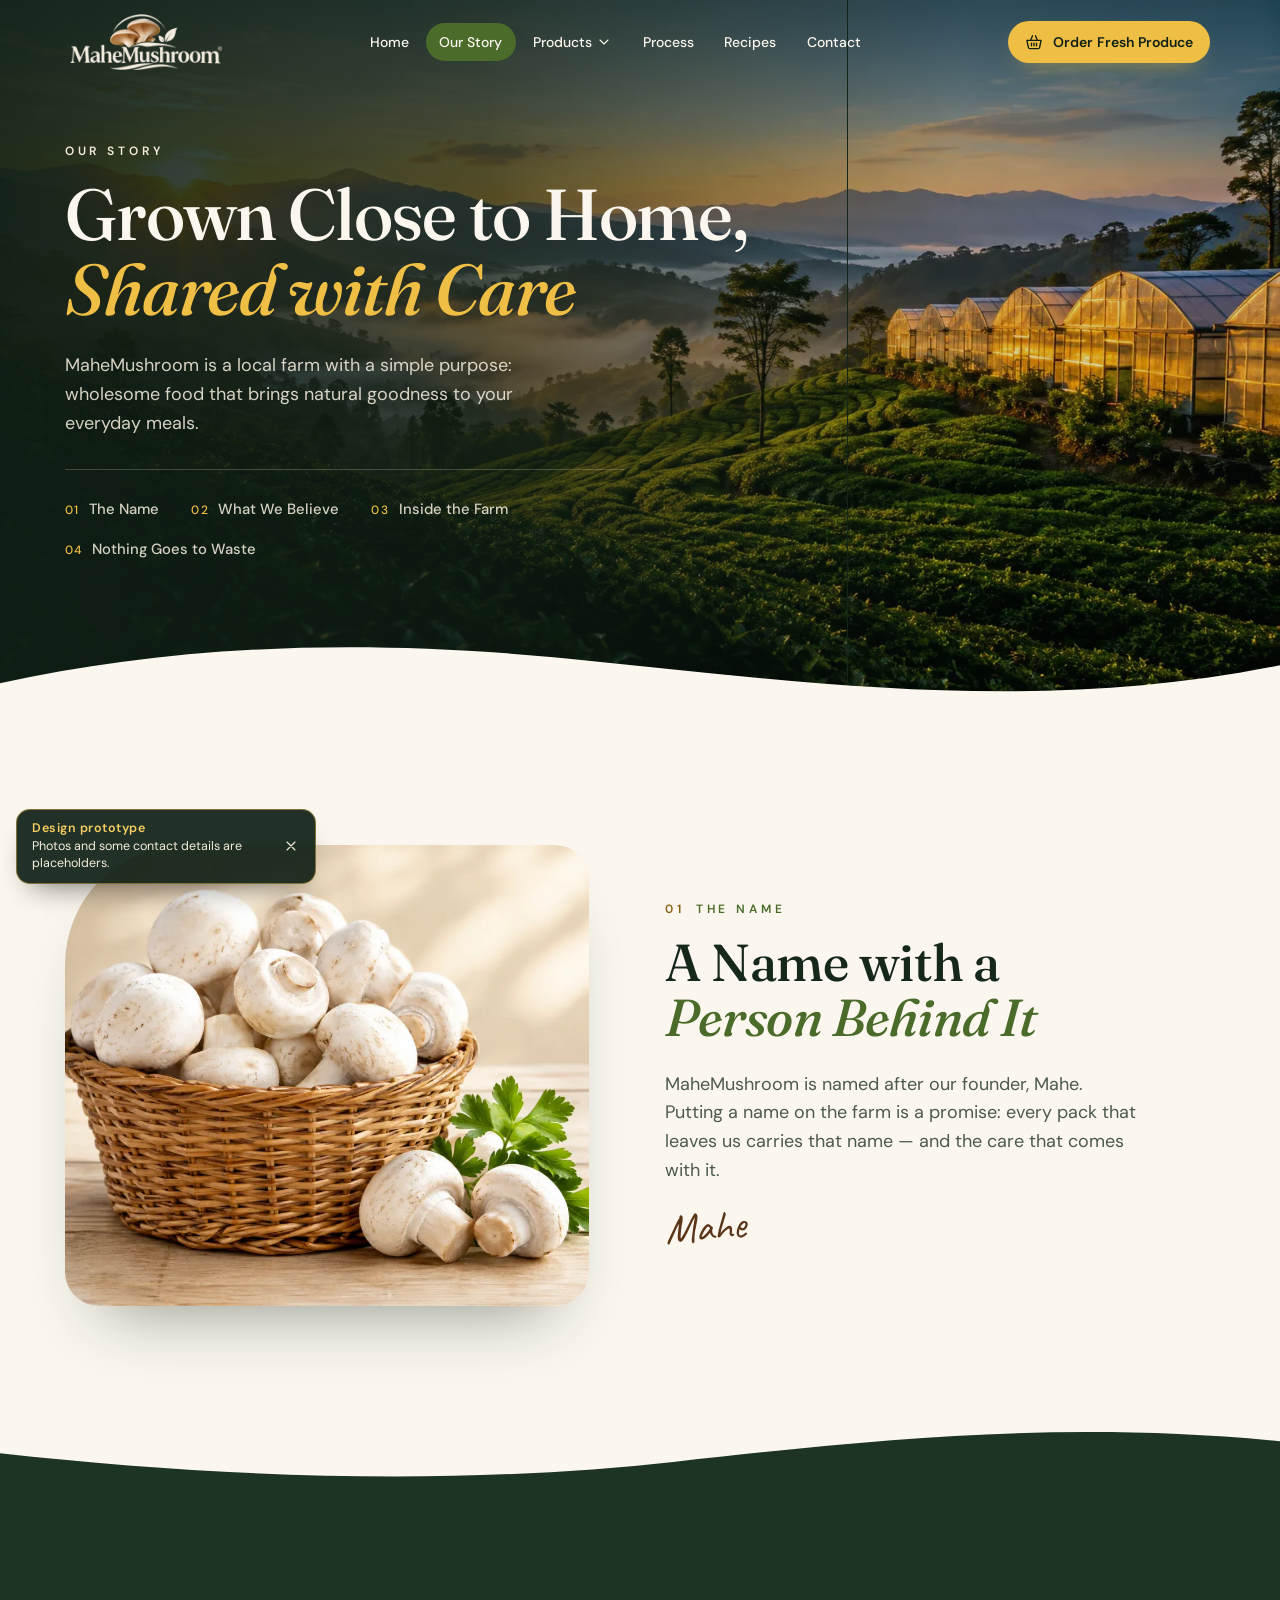
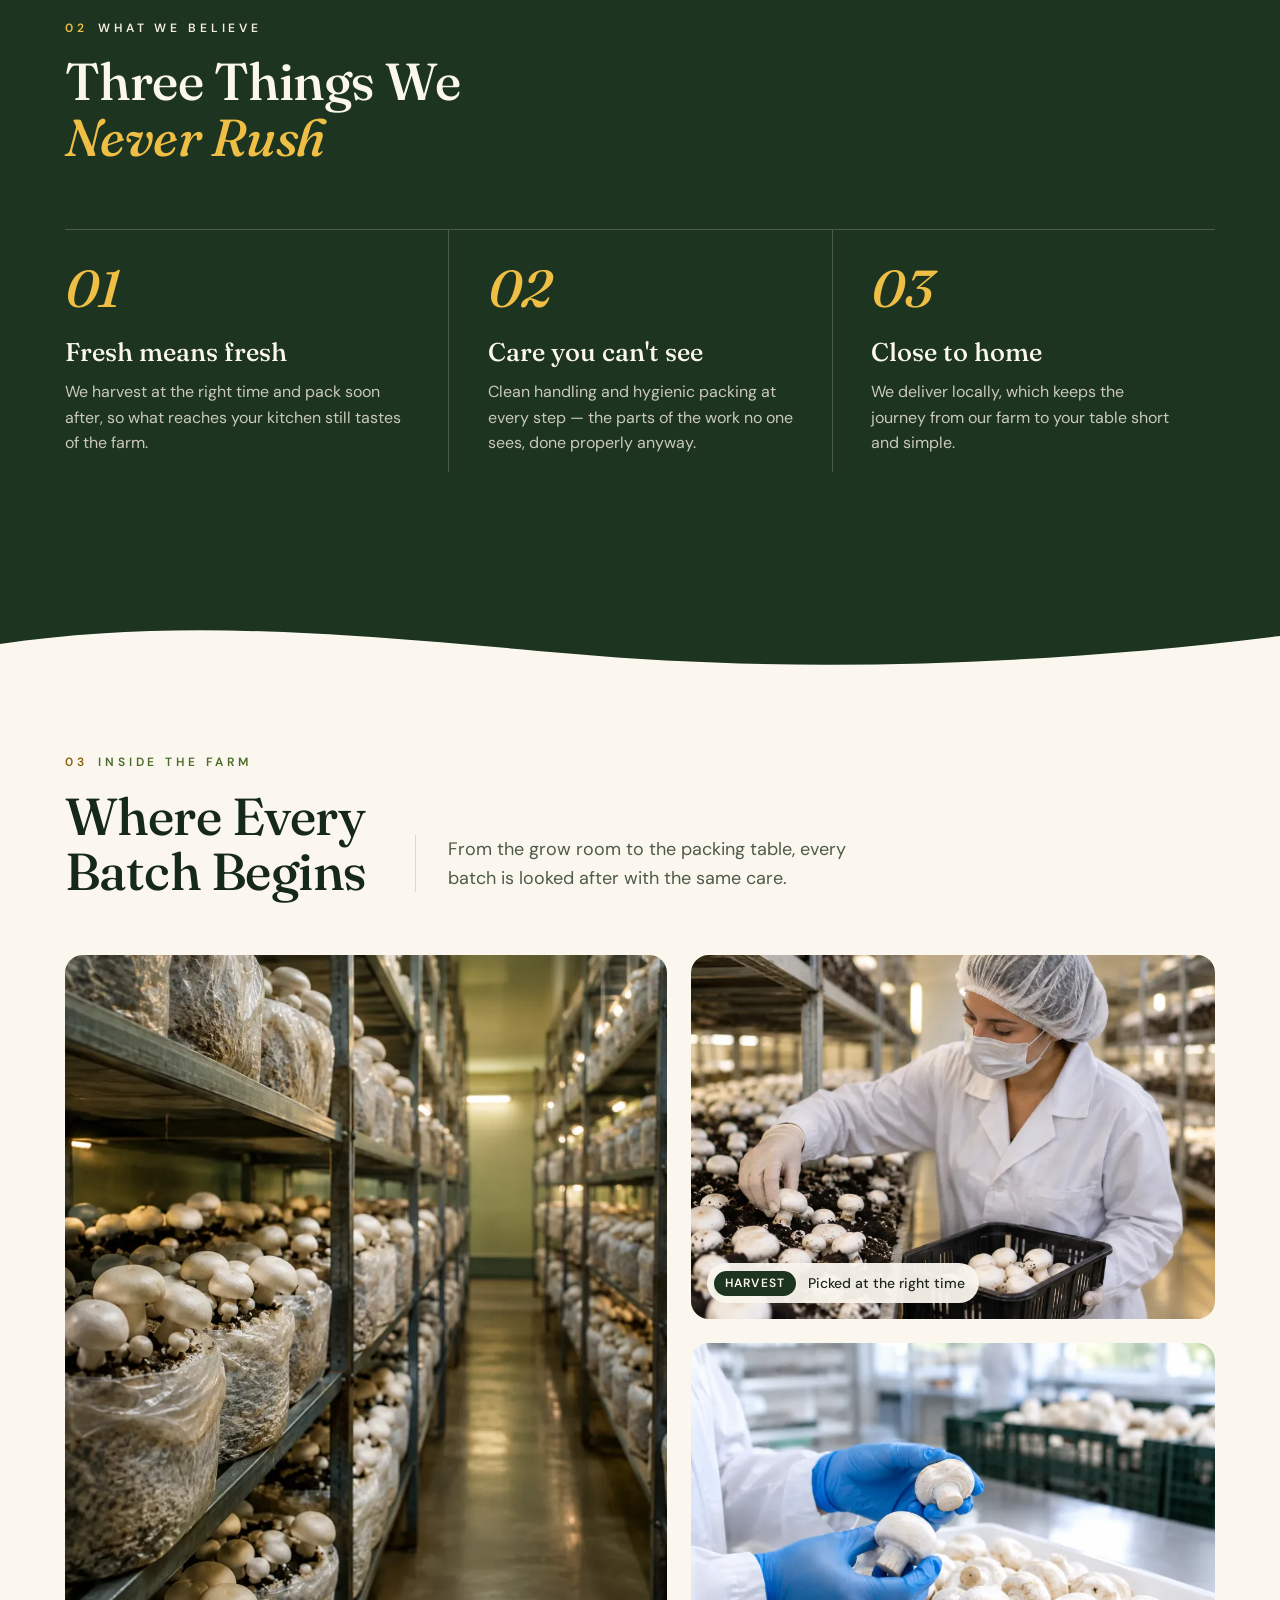
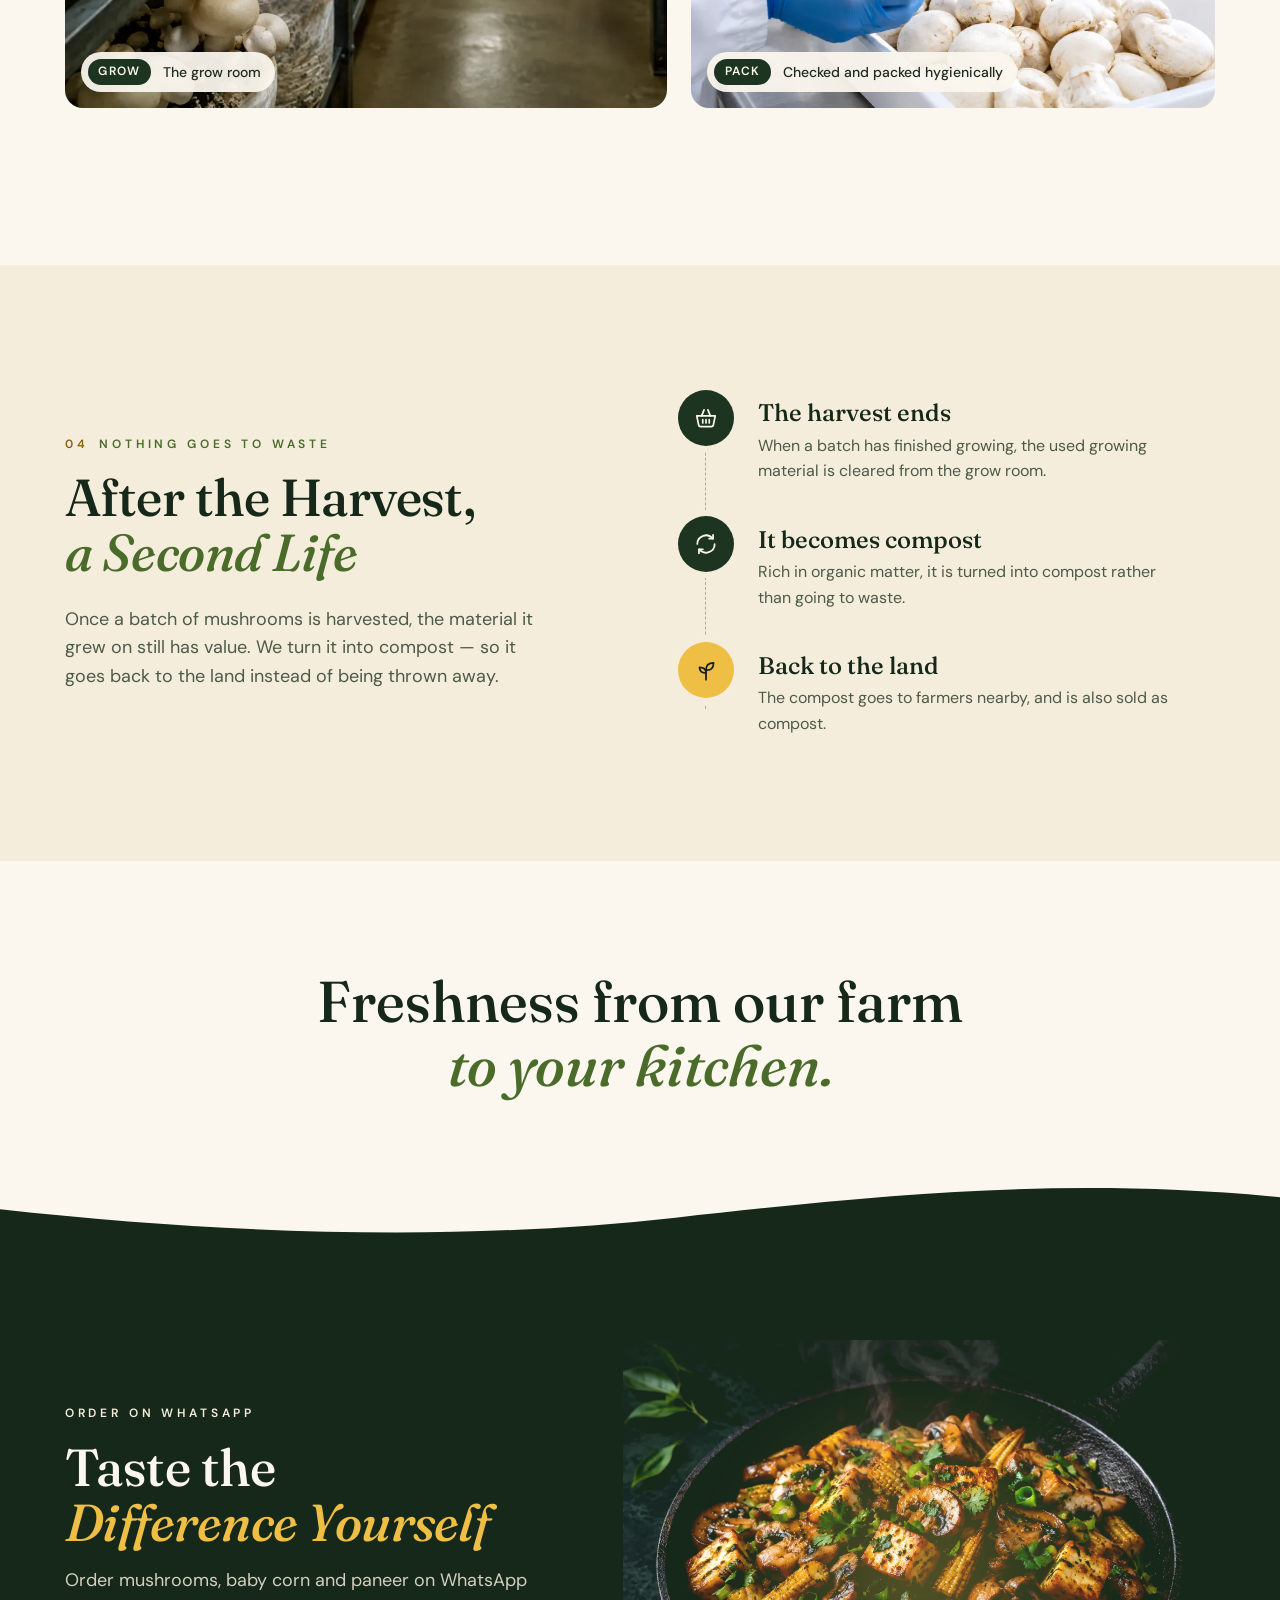
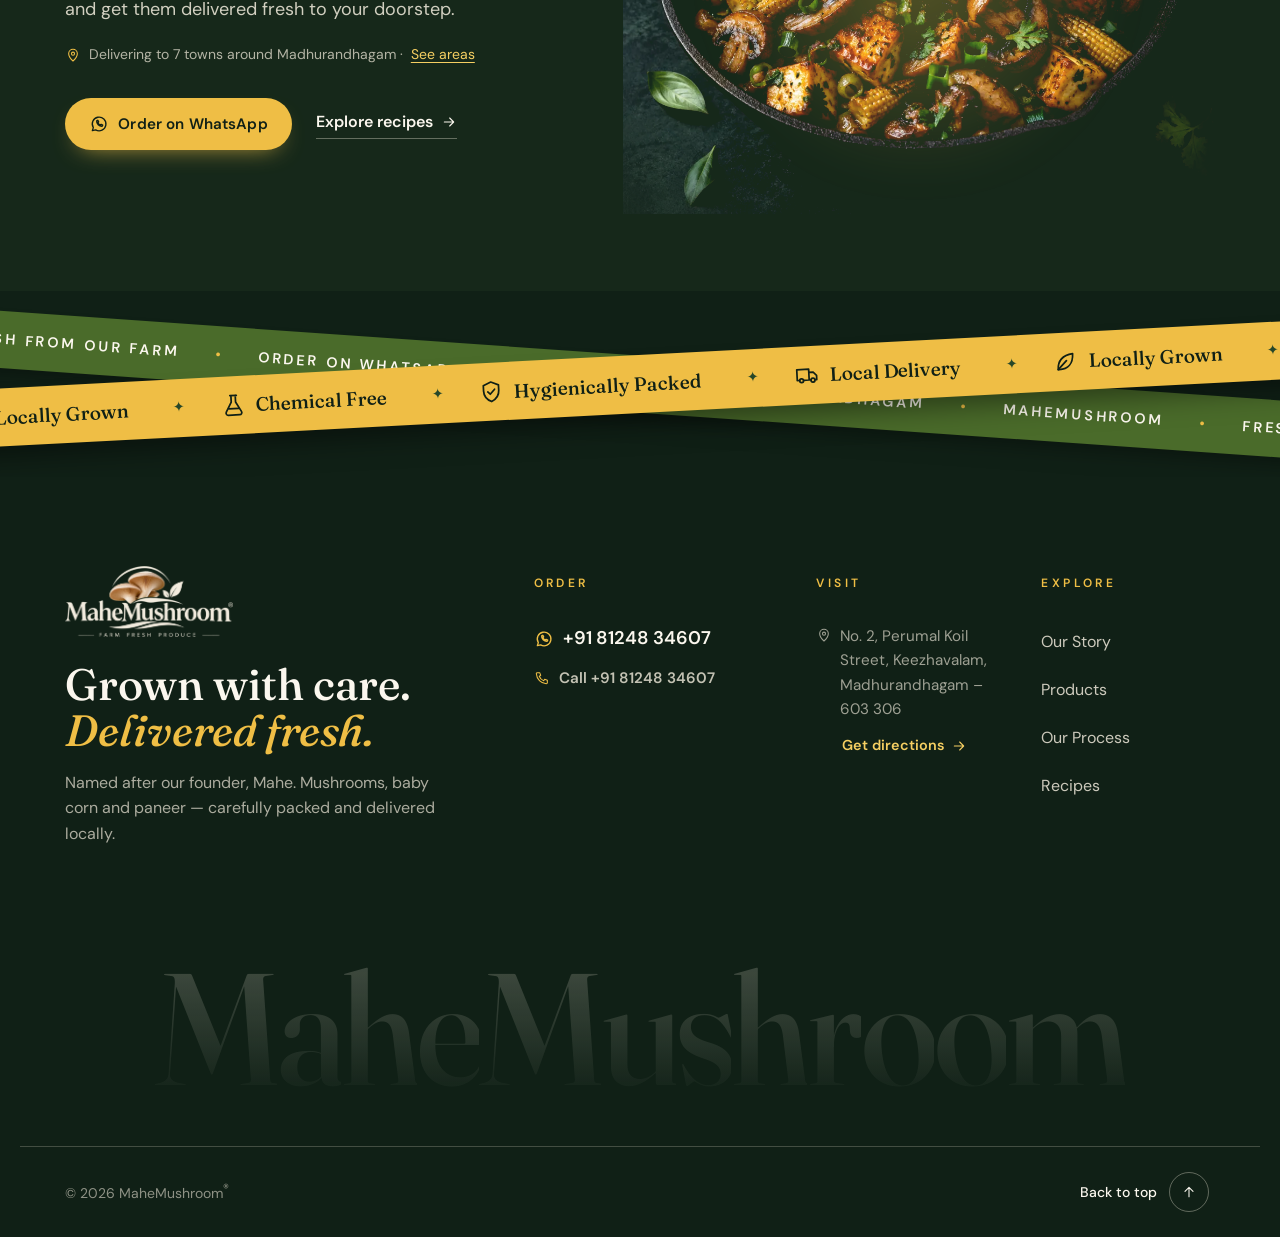
==== commit 81bfcd7f: "Footer: tap-to-call on the WhatsApp number, remove FSSAI placeholder Co-Authored-By: Claude Opus 5.5" ====
--- a/our-story.html
+++ b/our-story.html
@@ -324,7 +324,7 @@
           <h2 class="footer-title">Order</h2>
           <ul role="list">
             <li><a class="footer-wa" href="https://wa.me/918124834607" target="_blank" rel="noopener"><svg class="icon"><use href="#i-whatsapp"/></svg>+91 81248 34607</a></li>
-            <li class="footer-muted"><svg class="icon icon--sm"><use href="#i-phone"/></svg>Phone <span class="placeholder" title="Placeholder — phone number not provided yet">to be added</span></li>
+            <li><a class="footer-call" href="tel:+918124834607"><svg class="icon icon--sm"><use href="#i-phone"/></svg>Call +91 81248 34607</a></li>
           </ul>
         </div>
         <div class="footer-col" data-reveal style="--d:2">
@@ -352,7 +352,7 @@
     </div>
 
     <div class="container footer-base">
-      <p>© 2026 MaheMushroom<sup>®</sup> · FSSAI Lic. No. <span class="placeholder" title="Placeholder — licence number not provided yet">to be added</span></p>
+      <p>© 2026 MaheMushroom<sup>®</sup></p>
       <button type="button" class="to-top" data-to-top><span>Back to top</span><span class="to-top-dot"><svg class="icon icon--sm"><use href="#i-arrow-up"/></svg></span></button>
     </div>
 
--- a/styles.css
+++ b/styles.css
@@ -691,6 +691,9 @@
 .footer-wa { display: inline-flex; align-items: center; gap: 0.6rem; font-size: 1.15rem; font-weight: 600; color: var(--cream-50); transition: color var(--t-fast); }
 .footer-wa .icon { color: var(--gold-400); }
 .footer-wa:hover { color: var(--gold-300); }
+.footer-call { display: inline-flex; align-items: center; gap: 0.6rem; font-size: 0.95rem; font-weight: 600; color: rgba(246, 239, 224, 0.78); transition: color var(--t-fast); }
+.footer-call .icon { color: var(--gold-400); }
+.footer-call:hover { color: var(--gold-300); }
 .footer-directions { display: inline-flex; align-items: center; gap: 0.4rem; margin-left: 1.6rem; font-size: 0.9rem; font-weight: 600; color: var(--gold-300); }
 .footer-directions:hover { color: var(--cream-50); }
 /* links underline in gold from the left on hover */
@@ -1234,6 +1237,20 @@
   .proto-badge span { display: none; }
   .order-fields { grid-template-columns: 1fr; }
   .order-dialog form { padding: var(--s-5); }
+
+  /* order window on phones: pack name on one line, price under it, thumb-sized steppers */
+  .order-dialog { width: calc(100% - 20px); }
+  .order-dialog form { padding: var(--s-5) var(--s-4); }
+  .cart-row { grid-template-columns: 1fr auto 3.6rem; gap: 0.5rem; }
+  .cart-row > span:first-child { white-space: nowrap; }
+  .cart-row small { display: block; }
+  .stepper button { width: 40px; height: 40px; }
+
+  /* text links get a finger-sized tap area without changing how they look */
+  .text-arrow, .footer-wa, .footer-call, .footer-directions, .order-band-area a { position: relative; }
+  .text-arrow::before, .footer-wa::before, .footer-call::before, .footer-directions::before, .order-band-area a::before { content: ""; position: absolute; inset: -10px -6px; }
+  .order-band-area { flex-wrap: wrap; row-gap: 0.25rem; }
+  .order-band-area a { white-space: nowrap; }
 }
 
 @media (max-width: 480px) {
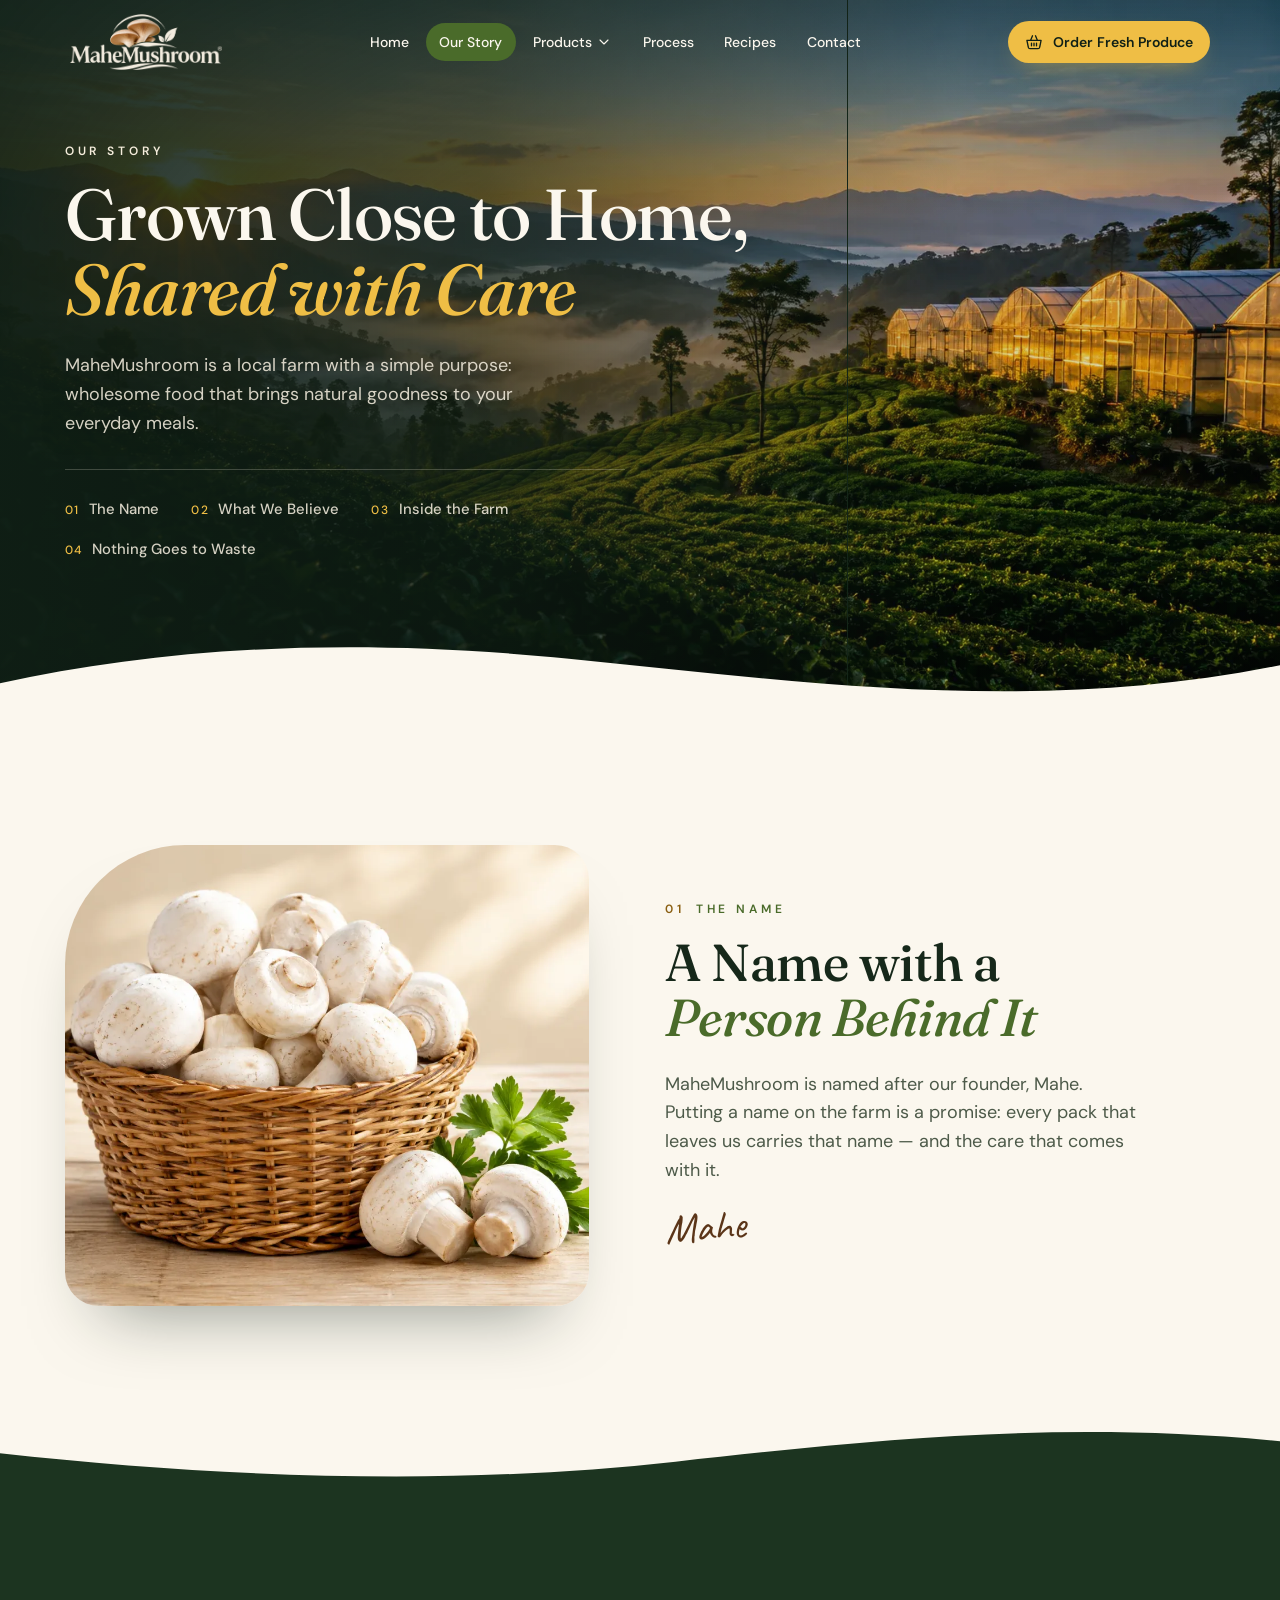
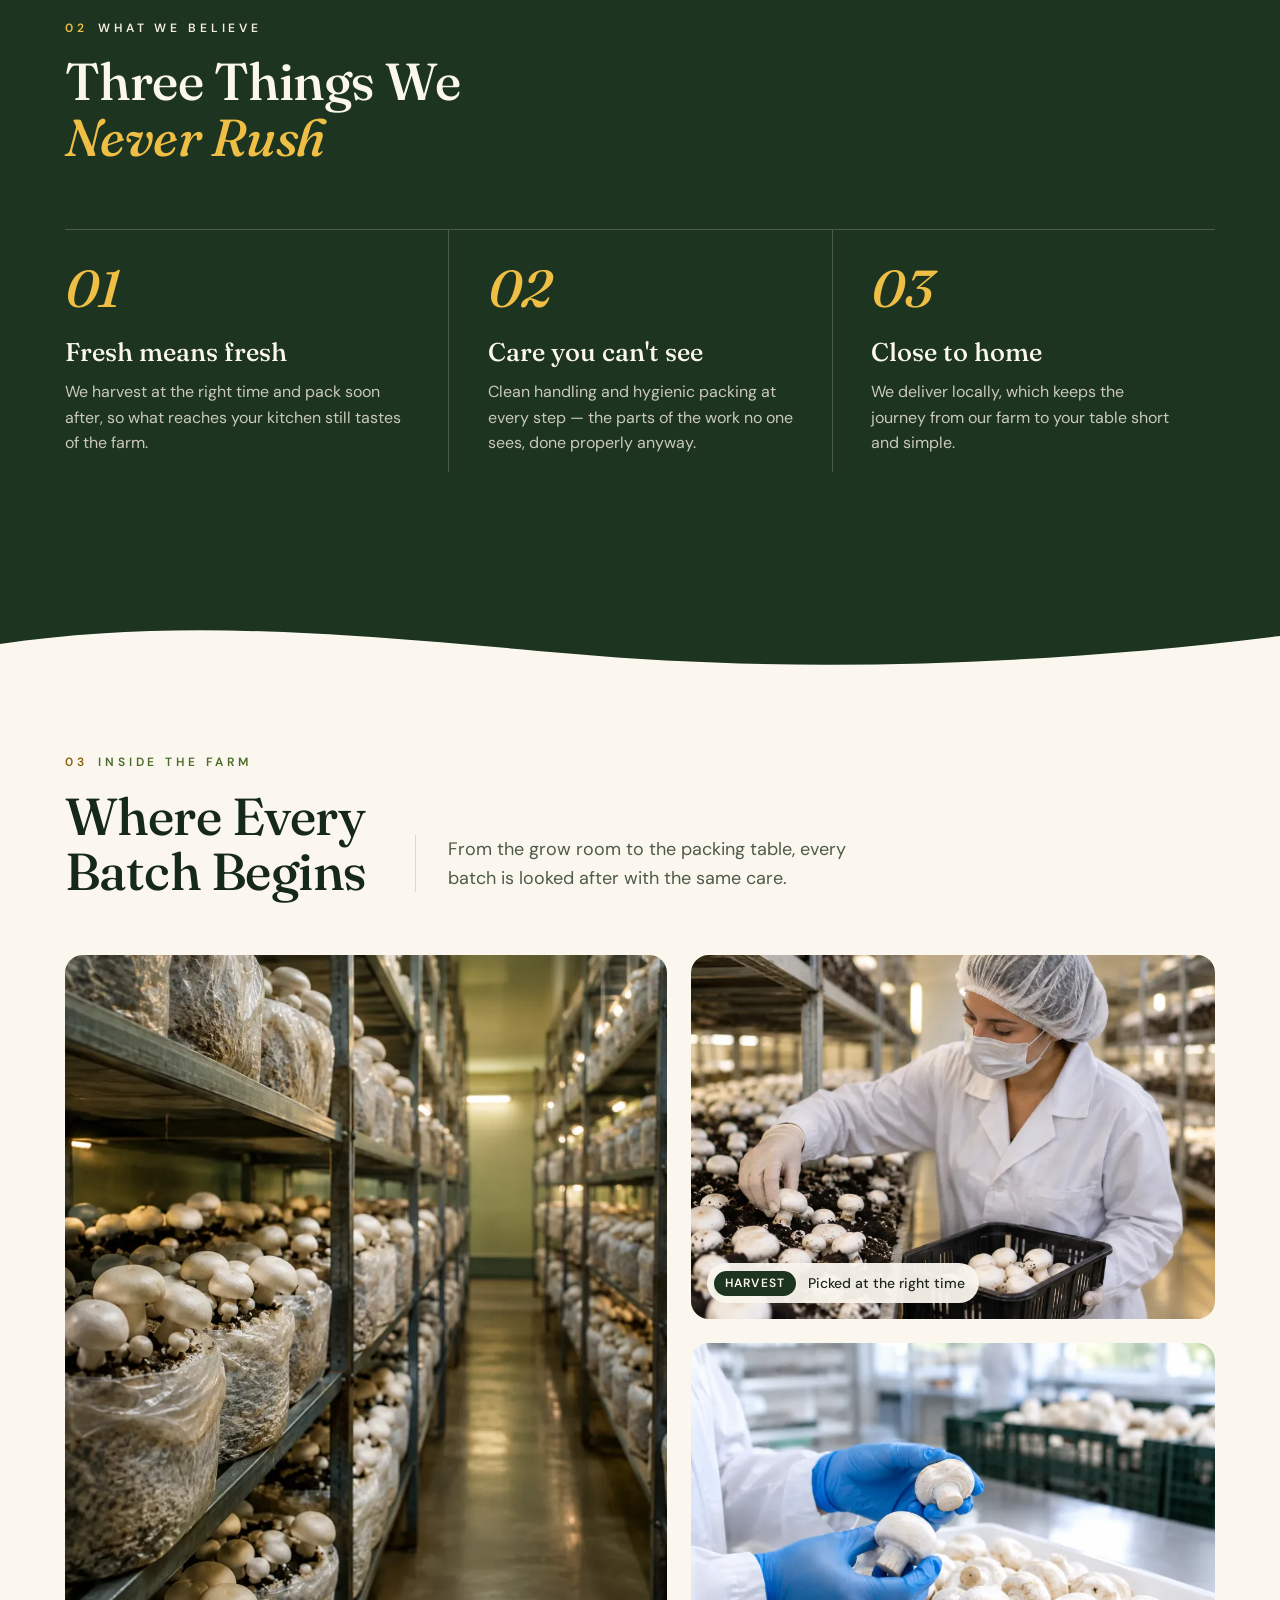
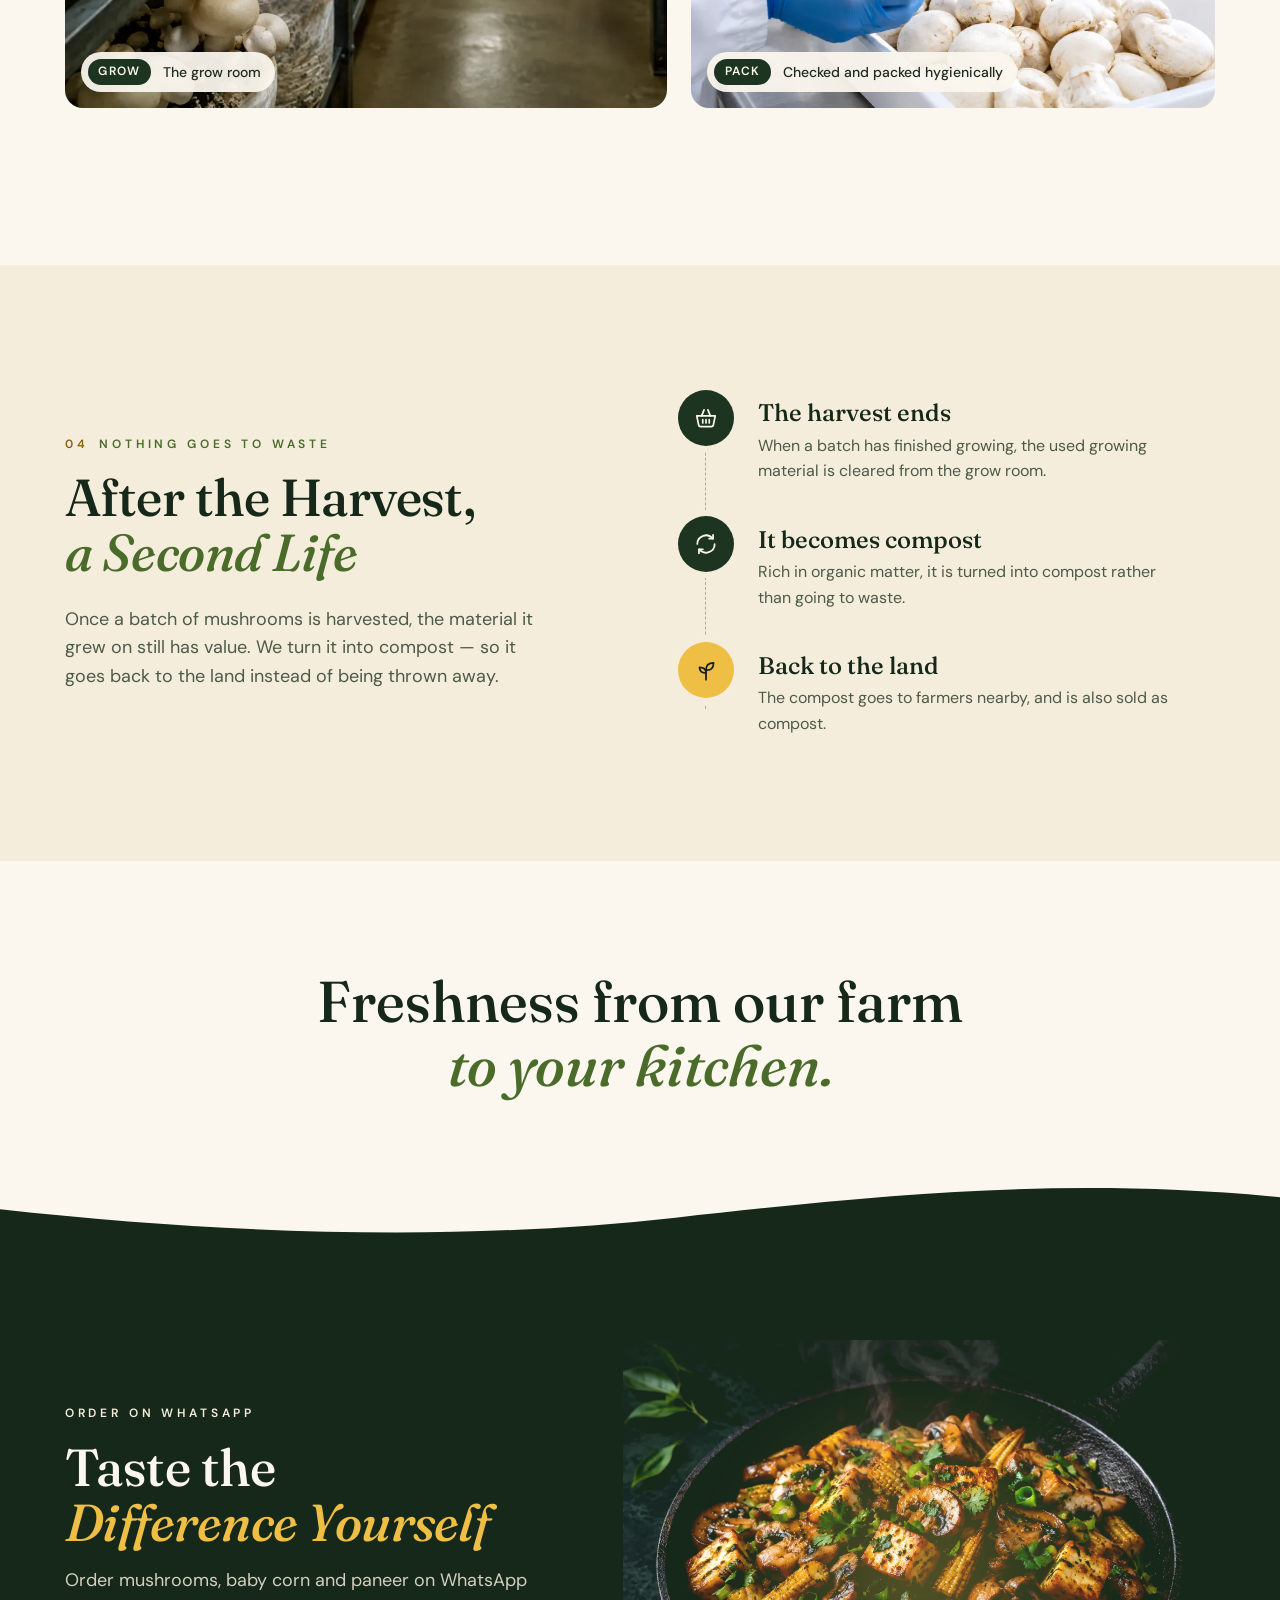
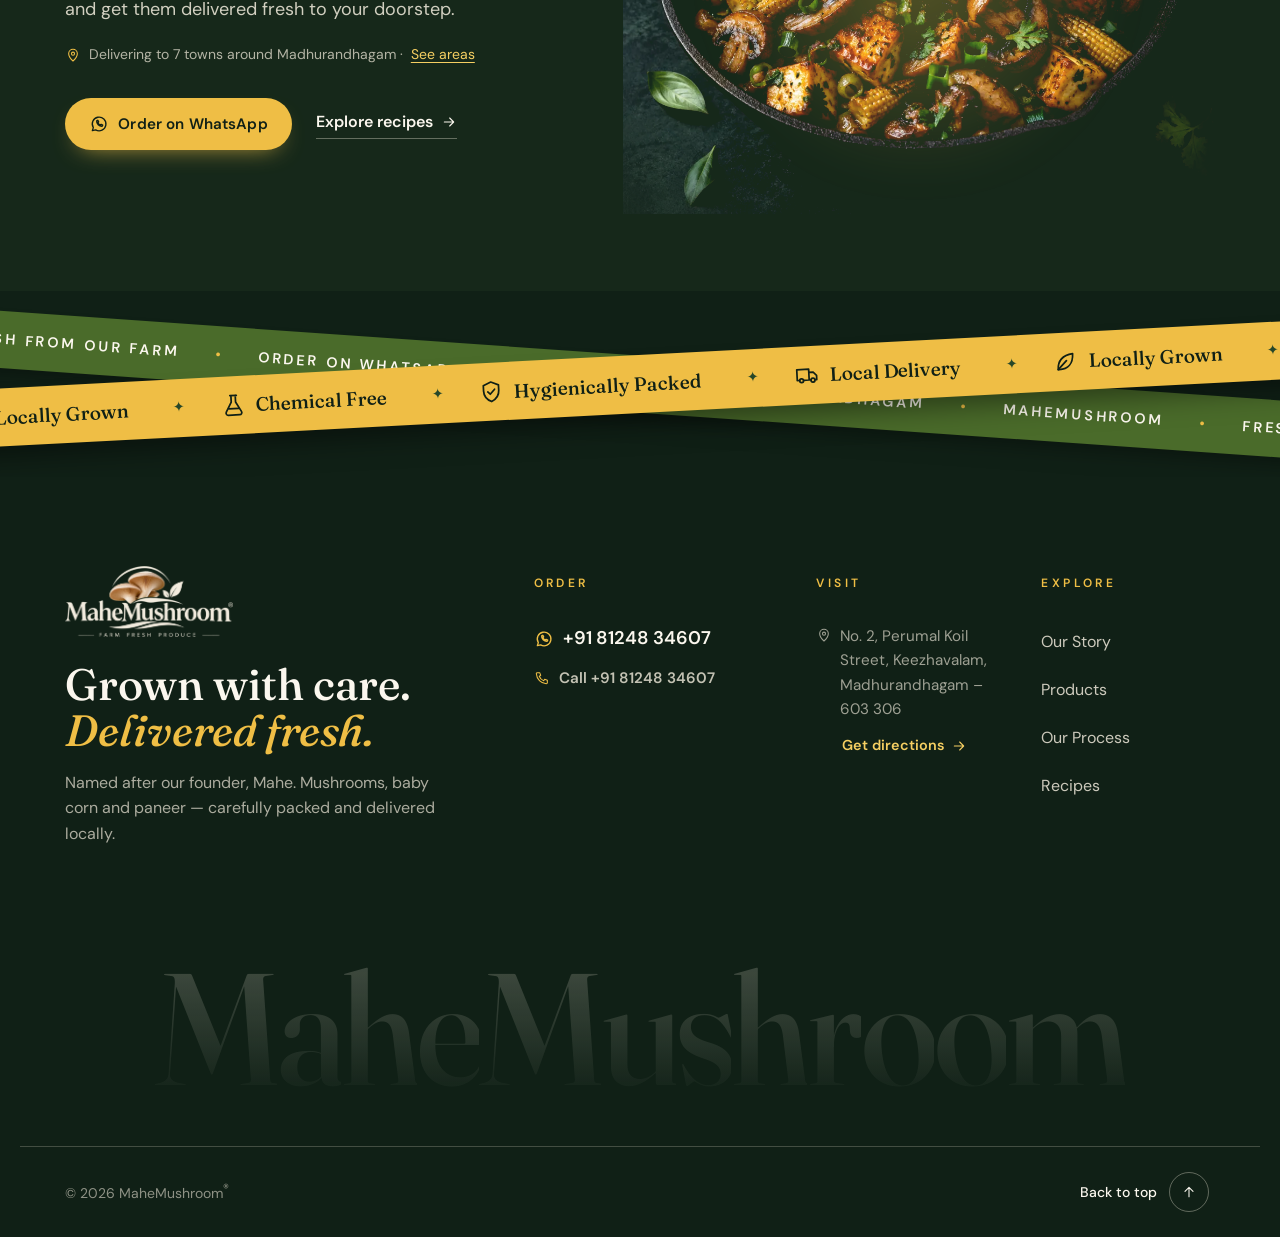
==== commit 4c8b914c: "Remove the design prototype label from all pages Co-Authored-By: Claude Opus 5.5 <noreply@anthropic." ====
--- a/our-story.html
+++ b/our-story.html
@@ -358,12 +358,6 @@
 
   </footer>
 
-  <!-- ============ Prototype-only UI ============ -->
-  <aside class="proto-badge" data-proto-badge>
-    <strong>Design prototype</strong>
-    <span>Photos and some contact details are placeholders.</span>
-    <button type="button" class="icon-btn" aria-label="Hide prototype note" data-proto-close><svg class="icon icon--sm"><use href="#i-close"/></svg></button>
-  </aside>
 
   <dialog class="order-dialog" data-order-dialog aria-labelledby="order-title">
     <form method="dialog" class="order-form" data-order-form novalidate>
--- a/styles.css
+++ b/styles.css
@@ -79,7 +79,7 @@
 
 /* focus ring: forest on light surfaces, gold on dark ones */
 :root { --focus: var(--forest-800); }
-.site-header:not(.is-solid), .mobile-menu, .hero, .page-hero, .recipes-hero, .recipe-hero, .products, .belief, .order-band, .site-footer, .proto-badge { --focus: var(--gold-400); }
+.site-header:not(.is-solid), .mobile-menu, .hero, .page-hero, .recipes-hero, .recipe-hero, .products, .belief, .order-band, .site-footer { --focus: var(--gold-400); }
 :focus-visible { outline: 2px solid var(--focus); outline-offset: 3px; border-radius: 4px; }
 
 .skip-link {
@@ -733,21 +733,7 @@
   border-bottom: 1px dashed rgba(239, 190, 69, 0.55); cursor: help;
 }
 
-/* ---------- Prototype badge / dialog / toast ---------- */
-.proto-badge {
-  position: fixed; left: 16px; bottom: 16px; z-index: 40;
-  display: grid; grid-template-columns: 1fr auto; align-items: center; column-gap: var(--s-2);
-  max-width: 300px; padding: 0.65rem 0.4rem 0.65rem 0.95rem;
-  background: rgba(16, 32, 22, 0.92); color: var(--cream-100);
-  border: 1px solid rgba(239, 190, 69, 0.45); border-radius: 14px;
-  font-size: 0.78rem; line-height: 1.4;
-  box-shadow: 0 16px 30px -16px rgba(0, 0, 0, 0.6);
-}
-.proto-badge strong { grid-column: 1; color: var(--gold-300); font-weight: 600; letter-spacing: 0.04em; }
-.proto-badge span { grid-column: 1; }
-.proto-badge .icon-btn { grid-column: 2; grid-row: 1 / span 2; width: 36px; height: 36px; }
-.proto-badge[hidden] { display: none; }
-
+/* ---------- Order dialog / toast ---------- */
 .order-dialog {
   width: min(500px, calc(100vw - 24px));
   padding: 0; border: 0; border-radius: var(--r-lg);
@@ -1233,8 +1219,6 @@
   .method-steps li::before { font-size: 1.8rem; }
 
 
-  .proto-badge { left: 12px; bottom: 12px; padding-block: 0.4rem; }
-  .proto-badge span { display: none; }
   .order-fields { grid-template-columns: 1fr; }
   .order-dialog form { padding: var(--s-5); }
 
